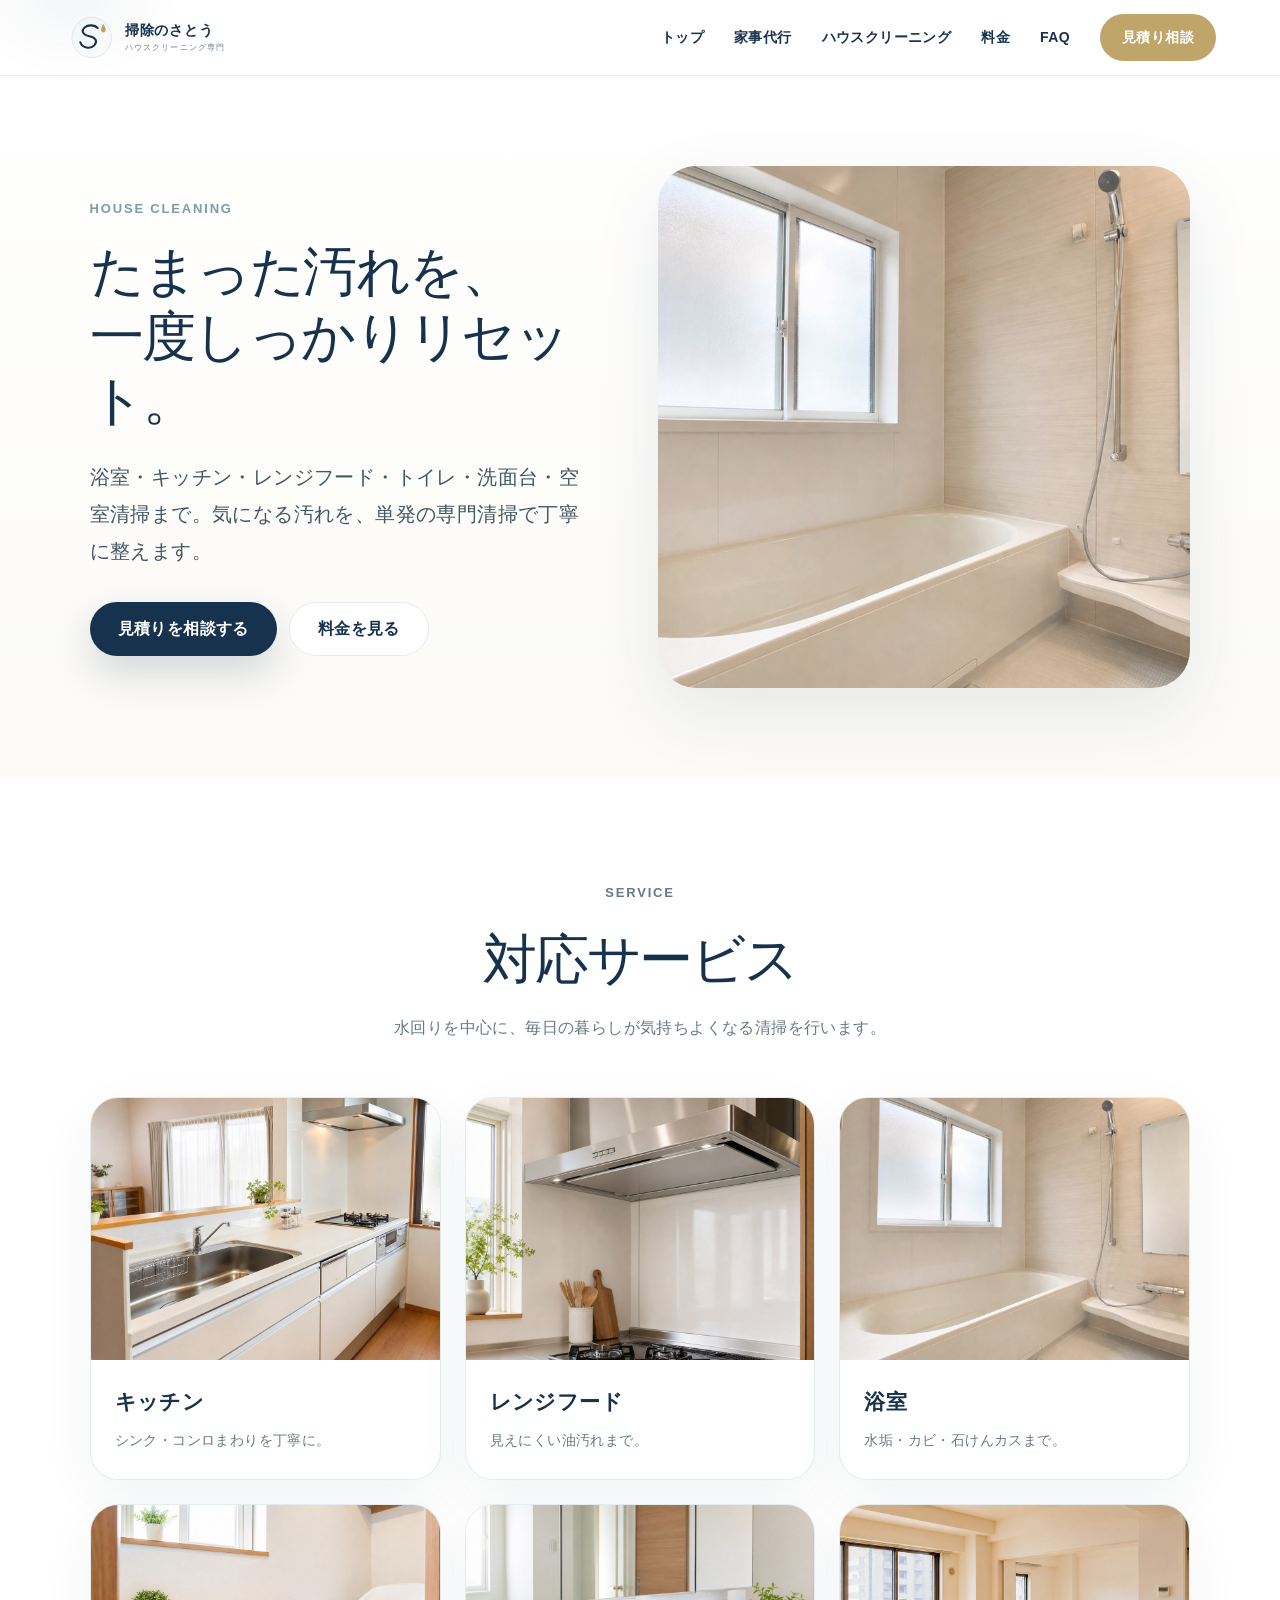
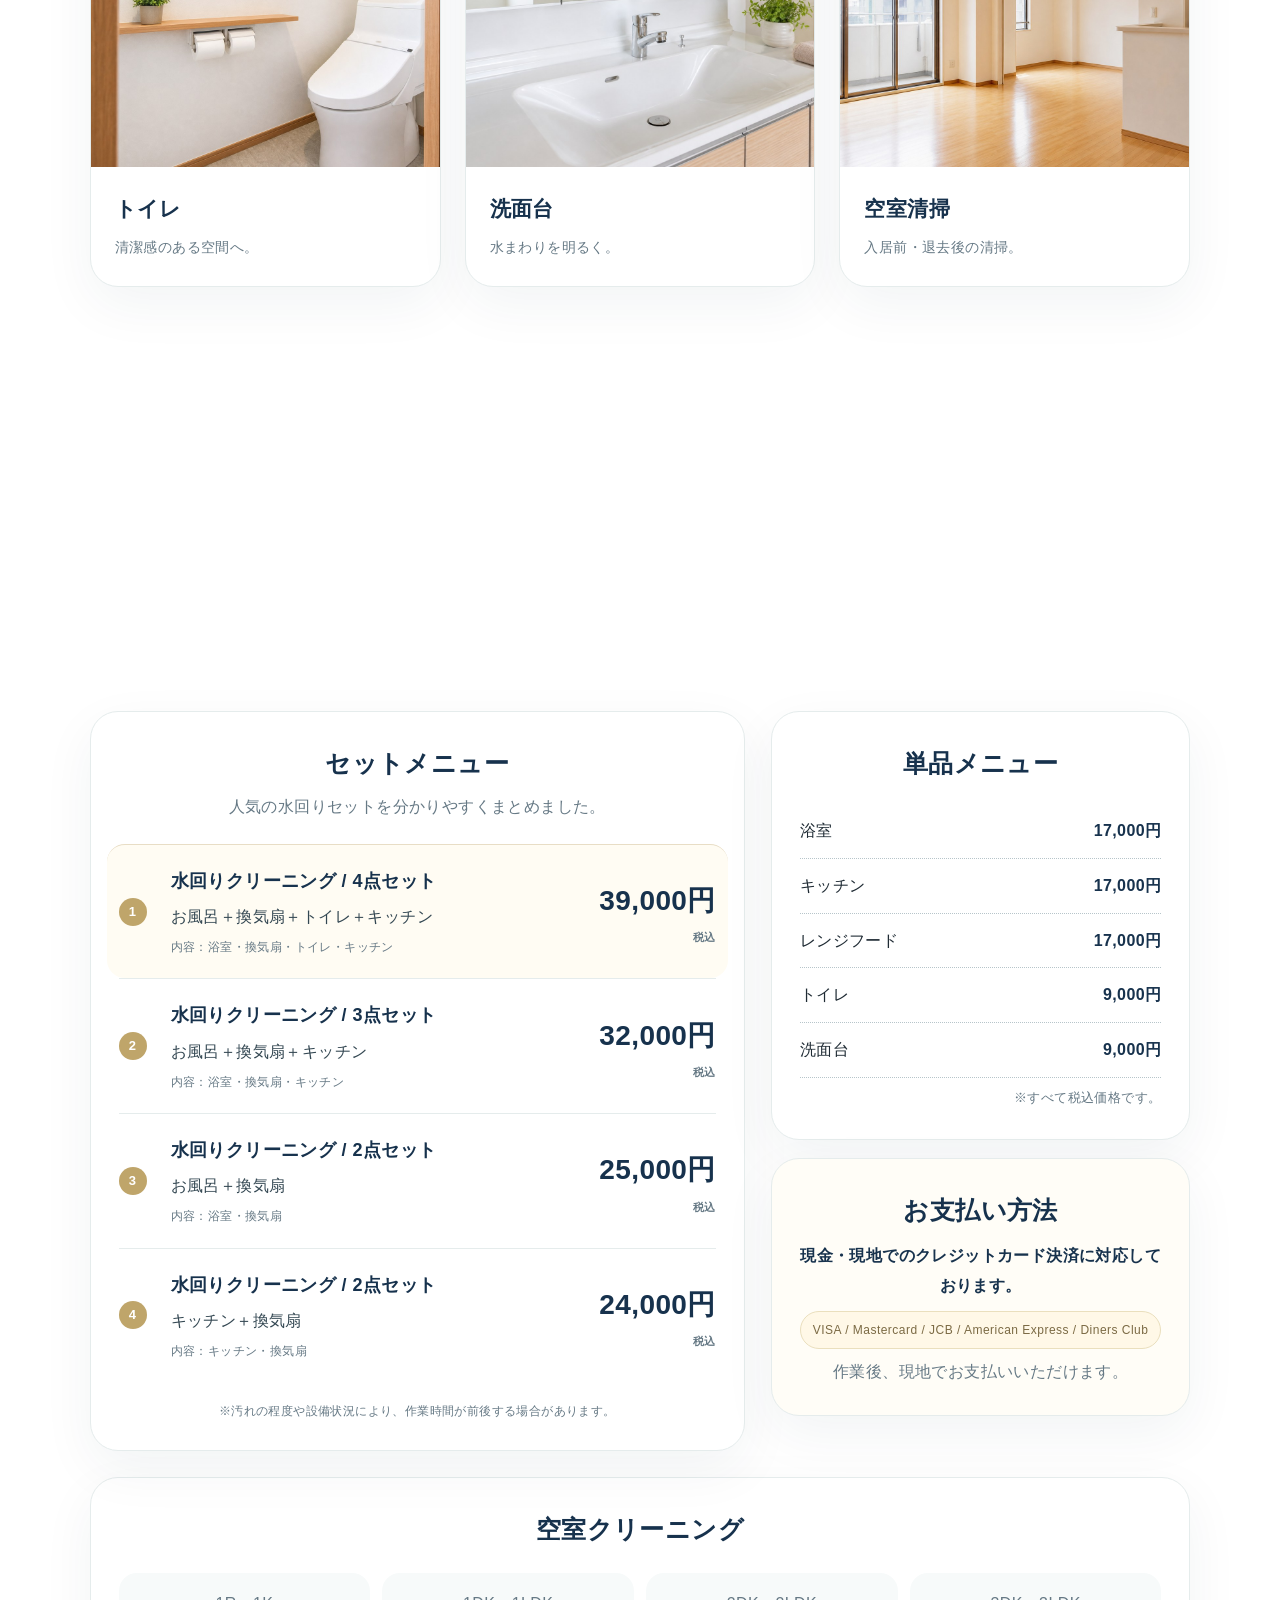
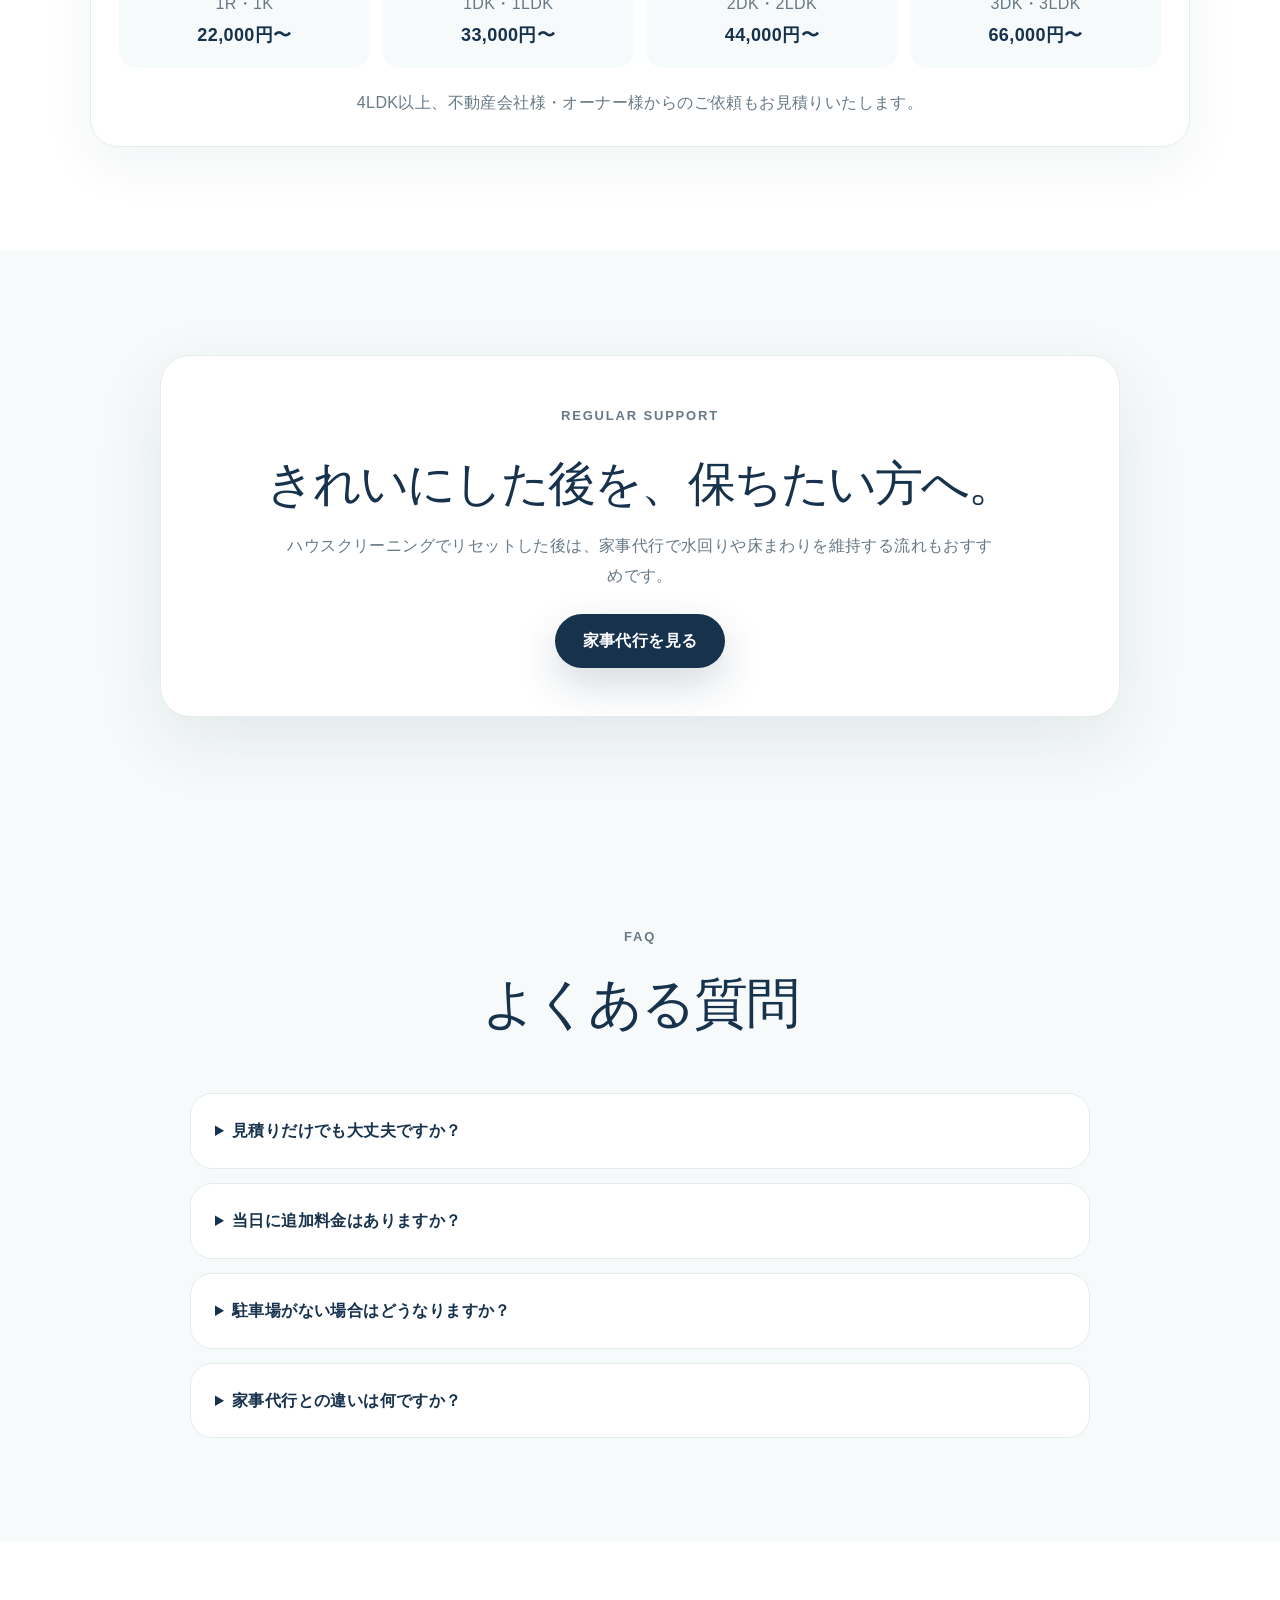
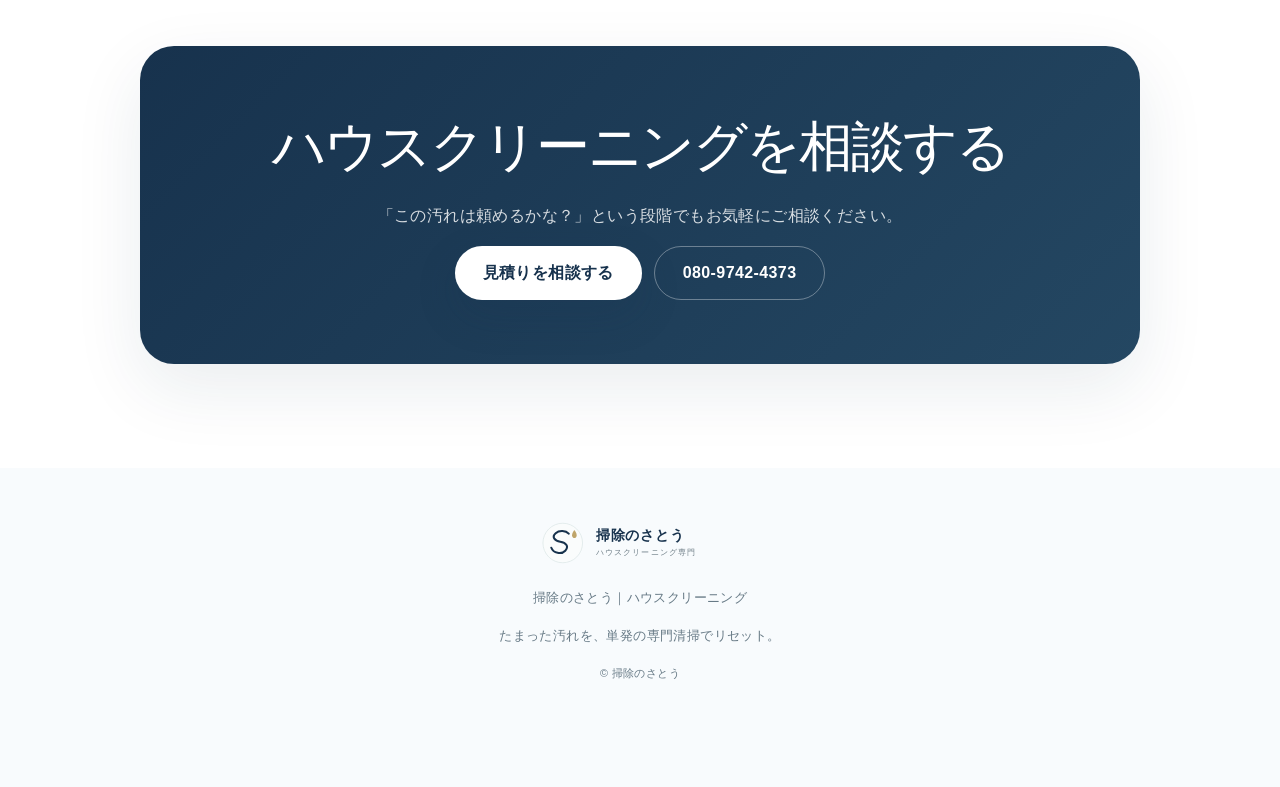
==== cleaning.html @ e2566a7b "Add files via upload" ====
<!doctype html>
<html class="no-js" lang="ja">
<head>
  <meta charset="utf-8">
  <meta name="viewport" content="width=device-width, initial-scale=1, viewport-fit=cover">
  <title>ハウスクリーニング｜掃除のさとう</title>
  <meta name="description" content="東大阪市を拠点に大阪府内を中心に対応する掃除のさとうのハウスクリーニング。浴室、キッチン、レンジフード、トイレ、洗面台、空室清掃に対応。公式サイトからお見積りできます。">
  <meta name="theme-color" content="#17324D">
  <meta property="og:type" content="website">
  <meta property="og:locale" content="ja_JP">
  <meta property="og:site_name" content="掃除のさとう">
  <meta property="og:title" content="ハウスクリーニング｜掃除のさとう">
  <meta property="og:description" content="水回り・レンジフード・空室清掃まで、たまった汚れを単発の専門清掃で整えます。">
  <meta property="og:url" content="https://norisatou0-deep.github.io/souji-no-sato/cleaning.html">
  <meta property="og:image" content="https://norisatou0-deep.github.io/souji-no-sato/assets/service-bath-clean-v3.jpg">
  <meta name="twitter:card" content="summary_large_image">
  <link rel="canonical" href="https://norisatou0-deep.github.io/souji-no-sato/cleaning.html">
  <link rel="icon" href="assets/logo.svg" type="image/svg+xml">
  <link rel="stylesheet" href="style.css?v=20260723-wrap">
  <script>
    document.documentElement.classList.remove('no-js');
    document.documentElement.classList.add('js');
  </script>
</head>
<body>
<a class="skip-link" href="#top">本文へ移動</a>
<header class="site-header">
  <a class="brand" href="index.html"><img src="assets/logo.svg" alt="掃除のさとう"></a>
  <button class="menu-button" type="button" aria-label="メニューを開く" aria-controls="site-nav" aria-expanded="false"><span aria-hidden="true"></span><span aria-hidden="true"></span></button>
  <nav class="nav" id="site-nav" aria-label="サイト内メニュー">
    <a href="index.html">トップ</a>
    <a href="housekeeping.html">家事代行</a>
    <a href="cleaning.html">ハウスクリーニング</a>
    <a href="#price">料金</a>
    <a href="#faq">FAQ</a>
    <a class="nav-cta" href="https://forms.gle/PF4ynjadxf1Uwvu38" target="_blank" rel="noopener noreferrer">見積り相談</a>
  </nav>
</header>

<main id="top">
<section class="subpage-hero">
  <div class="subpage-copy reveal">
    <p class="eyebrow">HOUSE CLEANING</p>
    <h1>たまった汚れを、<br>一度しっかりリセット。</h1>
    <p class="lead">浴室・キッチン・レンジフード・トイレ・洗面台・空室清掃まで。気になる汚れを、単発の専門清掃で丁寧に整えます。</p>
    <div class="actions">
      <a class="button primary" href="https://forms.gle/PF4ynjadxf1Uwvu38" target="_blank" rel="noopener noreferrer">見積りを相談する</a>
      <a class="button secondary" href="#price">料金を見る</a>
    </div>
  </div>
  <div class="subpage-photo reveal">
    <img src="assets/service-bath-clean-v3.jpg" alt="浴室クリーニングのイメージ" width="1200" height="800">
  </div>
</section>

<section class="section service" id="service">
  <div class="section-heading reveal">
    <p class="eyebrow">SERVICE</p>
    <h2>対応サービス</h2>
    <p>水回りを中心に、毎日の暮らしが気持ちよくなる清掃を行います。</p>
  </div>
  <div class="service-grid">
    <article class="service-card reveal"><img src="assets/service-kitchen-clean-v3.jpg" alt="キッチンクリーニング" width="1200" height="800" loading="lazy"><div><h3>キッチン</h3><p>シンク・コンロまわりを丁寧に。</p></div></article>
    <article class="service-card reveal"><img src="assets/service-hood-clean-v3.jpg" alt="レンジフードクリーニング" width="1200" height="800" loading="lazy"><div><h3>レンジフード</h3><p>見えにくい油汚れまで。</p></div></article>
    <article class="service-card reveal"><img src="assets/service-bath-clean-v3.jpg" alt="浴室クリーニング" width="1200" height="800" loading="lazy"><div><h3>浴室</h3><p>水垢・カビ・石けんカスまで。</p></div></article>
    <article class="service-card reveal"><img src="assets/service-toilet-clean-v3.jpg" alt="トイレクリーニング" width="1200" height="800" loading="lazy"><div><h3>トイレ</h3><p>清潔感のある空間へ。</p></div></article>
    <article class="service-card reveal"><img src="assets/service-wash-clean-v3.jpg" alt="洗面台クリーニング" width="1200" height="800" loading="lazy"><div><h3>洗面台</h3><p>水まわりを明るく。</p></div></article>
    <article class="service-card reveal"><img src="assets/service-vacant-clean-v3.jpg" alt="空室クリーニング" width="1200" height="800" loading="lazy"><div><h3>空室清掃</h3><p>入居前・退去後の清掃。</p></div></article>
  </div>
</section>

<section class="section price" id="price">
  <div class="section-heading reveal">
    <p class="eyebrow">PRICE</p>
    <h2>ハウスクリーニング料金</h2>
    <p><strong>公式サイト受付。</strong> 内容を確認し、事前に料金をご案内します。</p>
  </div>
  <div class="price-columns">
    <div class="set-menu reveal">
      <h3>セットメニュー</h3>
      <p class="sub">人気の水回りセットを分かりやすくまとめました。</p>
      <div class="set-row popular"><div class="rank">1</div><div class="set-main"><h4>水回りクリーニング / 4点セット</h4><p>お風呂＋換気扇＋トイレ＋キッチン</p><small>内容：浴室・換気扇・トイレ・キッチン</small></div><strong>39,000円<span>税込</span></strong></div>
      <div class="set-row"><div class="rank">2</div><div class="set-main"><h4>水回りクリーニング / 3点セット</h4><p>お風呂＋換気扇＋キッチン</p><small>内容：浴室・換気扇・キッチン</small></div><strong>32,000円<span>税込</span></strong></div>
      <div class="set-row"><div class="rank">3</div><div class="set-main"><h4>水回りクリーニング / 2点セット</h4><p>お風呂＋換気扇</p><small>内容：浴室・換気扇</small></div><strong>25,000円<span>税込</span></strong></div>
      <div class="set-row"><div class="rank">4</div><div class="set-main"><h4>水回りクリーニング / 2点セット</h4><p>キッチン＋換気扇</p><small>内容：キッチン・換気扇</small></div><strong>24,000円<span>税込</span></strong></div>
      <p class="caution">※汚れの程度や設備状況により、作業時間が前後する場合があります。</p>
    </div>
    <aside class="side-price reveal">
      <div class="single-menu">
        <h3>単品メニュー</h3>
        <dl>
          <div><dt>浴室</dt><dd>17,000円</dd></div>
          <div><dt>キッチン</dt><dd>17,000円</dd></div>
          <div><dt>レンジフード</dt><dd>17,000円</dd></div>
          <div><dt>トイレ</dt><dd>9,000円</dd></div>
          <div><dt>洗面台</dt><dd>9,000円</dd></div>
        </dl>
        <small>※すべて税込価格です。</small>
      </div>
      <div class="payment">
        <h3>お支払い方法</h3>
        <p><strong>現金・現地でのクレジットカード決済に対応しております。</strong></p>
        <p class="card-brands">VISA / Mastercard / JCB / American Express / Diners Club</p>
        <p>作業後、現地でお支払いいただけます。</p>
      </div>
    </aside>
  </div>
  <div class="vacant reveal">
    <h3>空室クリーニング</h3>
    <div>
      <span>1R・1K <strong>22,000円〜</strong></span>
      <span>1DK・1LDK <strong>33,000円〜</strong></span>
      <span>2DK・2LDK <strong>44,000円〜</strong></span>
      <span>3DK・3LDK <strong>66,000円〜</strong></span>
    </div>
    <p>4LDK以上、不動産会社様・オーナー様からのご依頼もお見積りいたします。</p>
  </div>
</section>

<section class="section cross-link">
  <div class="cross-card reveal">
    <p class="eyebrow">REGULAR SUPPORT</p>
    <h2>きれいにした後を、保ちたい方へ。</h2>
    <p>ハウスクリーニングでリセットした後は、家事代行で水回りや床まわりを維持する流れもおすすめです。</p>
    <a class="button primary" href="housekeeping.html">家事代行を見る</a>
  </div>
</section>

<section class="section faq" id="faq">
  <div class="section-heading reveal">
    <p class="eyebrow">FAQ</p>
    <h2>よくある質問</h2>
  </div>
  <div class="faq-list reveal">
    <details><summary>見積りだけでも大丈夫ですか？</summary><p>はい。ご相談だけでも大丈夫です。内容を確認し、無料でお見積りいたします。</p></details>
    <details><summary>当日に追加料金はありますか？</summary><p>追加作業をご希望の場合は、事前に料金をご案内します。</p></details>
    <details><summary>駐車場がない場合はどうなりますか？</summary><p>近隣のコインパーキングを利用する場合があります。駐車場代が必要な場合は事前にご相談いたします。</p></details>
    <details><summary>家事代行との違いは何ですか？</summary><p>ハウスクリーニングは、たまった汚れを専門清掃で落とす単発サービスです。日常的な掃除の維持には家事代行をご利用ください。</p></details>
  </div>
</section>

<section class="section contact" id="contact">
  <div class="contact-card reveal">
    <h2>ハウスクリーニングを相談する</h2>
    <p>「この汚れは頼めるかな？」という段階でもお気軽にご相談ください。</p>
    <div class="actions center">
      <a class="button primary light" href="https://forms.gle/PF4ynjadxf1Uwvu38" target="_blank" rel="noopener noreferrer">見積りを相談する</a>
      <a class="button secondary dark" href="tel:08097424373">080-9742-4373</a>
    </div>
  </div>
</section>
</main>

<footer>
  <img src="assets/logo.svg" alt="掃除のさとう">
  <p>掃除のさとう｜ハウスクリーニング</p>
  <p>たまった汚れを、単発の専門清掃でリセット。</p>
  <small>© 掃除のさとう</small>
</footer>

<div class="fixed-cta">
  <a href="tel:08097424373" aria-label="掃除のさとうへ電話する">電話</a>
  <a href="https://forms.gle/PF4ynjadxf1Uwvu38" target="_blank" rel="noopener noreferrer" aria-label="ハウスクリーニングを相談する">相談する</a>
</div>
<script src="script.js"></script>
</body>
</html>
---- style.css ----
@charset "UTF-8";
:root{--navy:#17324D;--gold:#BFA56A;--cream:#FBFAF6;--soft:#F7FAFA;--ink:#1f2b34;--muted:#667985;--line:#E5ECEC;--shadow:0 24px 70px rgba(23,50,77,.09)}
*{box-sizing:border-box}html{scroll-behavior:smooth;overflow-x:hidden}body{margin:0;font-family:-apple-system,BlinkMacSystemFont,"Hiragino Sans","Noto Sans JP","Yu Gothic",sans-serif;color:var(--ink);line-height:1.86;letter-spacing:.025em;background:#fff;overflow-x:hidden}img{display:block;max-width:100%;height:auto}a{text-decoration:none;color:inherit}a:focus-visible,button:focus-visible,summary:focus-visible{outline:3px solid rgba(191,165,106,.55);outline-offset:4px}.skip-link{position:fixed;left:14px;top:14px;z-index:100;transform:translateY(-140%);background:#fff;color:var(--navy);border:1px solid var(--line);border-radius:999px;padding:10px 16px;font-weight:800;box-shadow:var(--shadow)}.skip-link:focus{transform:none}
.nowrap{white-space:nowrap}.mobile-line{display:inline}
.site-header{height:76px;position:sticky;top:0;z-index:50;display:flex;align-items:center;justify-content:space-between;padding:0 clamp(18px,5vw,76px);background:rgba(255,255,255,.88);backdrop-filter:blur(20px);border-bottom:1px solid rgba(229,236,236,.85)}.brand img{width:210px}.nav{display:flex;align-items:center;gap:30px;font-weight:650;font-size:14px;color:var(--navy)}.nav-cta{padding:10px 22px;border-radius:999px;background:var(--gold);color:#fff}.menu-button{display:none}
.hero{display:grid;grid-template-columns:1.05fr .95fr;align-items:center;gap:clamp(46px,7vw,104px);padding:clamp(44px,7vw,94px) clamp(24px,7vw,112px);background:linear-gradient(180deg,#fff 0%,var(--cream) 100%)}.hero-photo img{width:100%;height:min(650px,64vh);object-fit:cover;object-position:center center;border-radius:42px;box-shadow:var(--shadow)}.eyebrow{margin:0 0 18px;color:#7A9DA7;font-weight:800;font-size:13px;letter-spacing:.14em;text-transform:uppercase}h1{margin:0 0 26px;color:var(--navy);font-size:clamp(48px,7vw,88px);font-weight:530;line-height:1.12;letter-spacing:-.05em}.lead{margin:0 0 32px;color:#435762;font-size:clamp(16px,1.8vw,20px)}.actions{display:flex;gap:12px;flex-wrap:wrap}.button{min-height:54px;padding:0 28px;border-radius:999px;display:inline-flex;align-items:center;justify-content:center;font-weight:800;transition:.22s}.button:hover{transform:translateY(-2px)}.primary{background:var(--navy);color:#fff;box-shadow:0 16px 40px rgba(23,50,77,.18)}.secondary{background:#fff;color:var(--navy);border:1px solid var(--line)}.small-note{font-size:14px;color:var(--muted);margin-top:22px}
.subpage-hero{display:grid;grid-template-columns:.96fr 1.04fr;align-items:center;gap:clamp(36px,6vw,88px);padding:clamp(44px,7vw,94px) clamp(24px,7vw,112px);background:linear-gradient(180deg,#fff 0%,var(--cream) 100%)}.subpage-hero .subpage-copy h1{font-size:clamp(36px,4.2vw,54px) !important;line-height:1.2;letter-spacing:-.03em}.housekeeping-hero{background:linear-gradient(180deg,#fff 0%,#F7FAFA 100%)}.subpage-photo img{width:100%;height:min(560px,58vh);object-fit:cover;object-position:center;border-radius:38px;box-shadow:var(--shadow)}.points-grid{display:grid;grid-template-columns:repeat(3,1fr);gap:18px}.point-card{background:#fff;border:1px solid var(--line);border-radius:26px;padding:28px 24px;box-shadow:0 18px 54px rgba(23,50,77,.055)}.point-card h3{margin:0 0 10px;color:var(--navy);font-size:20px}.point-card p{margin:0;color:var(--muted);font-size:14px}.scope-section{background:var(--cream)}.scope-grid{max-width:980px;margin:auto;display:grid;grid-template-columns:repeat(5,1fr);gap:12px}.scope-grid span{display:grid;place-items:center;min-height:70px;padding:10px;border:1px solid #EEE4D2;border-radius:18px;background:#fff;color:var(--navy);font-weight:750;text-align:center;font-size:14px}.plan-grid{display:grid;grid-template-columns:repeat(4,1fr);gap:16px}.plan-card{background:#fff;border:1px solid var(--line);border-radius:26px;padding:24px 20px;box-shadow:0 18px 54px rgba(23,50,77,.055)}.plan-card.featured{background:#FFFCF3;border-color:#E8DDC5}.plan-card span{display:inline-flex;min-height:28px;align-items:center;padding:3px 10px;border-radius:999px;background:#EAF1F2;color:var(--navy);font-size:12px;font-weight:900;margin-bottom:12px}.plan-card.featured span{background:var(--gold);color:#fff}.plan-card h3{margin:0 0 8px;color:var(--navy);font-size:21px}.plan-price{margin:0 0 6px;color:var(--navy);font-size:26px;font-weight:900;line-height:1.25;letter-spacing:-.02em}.plan-card p:not(.plan-price){margin:0 0 10px;color:#405461}.plan-card small{display:block;color:var(--muted);font-size:12px;line-height:1.7}.price-note{max-width:900px;margin:20px auto 0;color:var(--muted);font-size:13px;text-align:center}.schedule-card{max-width:900px;margin:auto;background:#fff;border:1px solid var(--line);border-radius:28px;box-shadow:var(--shadow);padding:clamp(24px,4vw,40px)}.schedule-card dl{margin:0;display:grid;grid-template-columns:1fr 1fr;gap:0 26px}.schedule-card div{display:grid;grid-template-columns:120px 1fr;gap:16px;padding:16px 0;border-bottom:1px solid var(--line)}.schedule-card dt{color:var(--navy);font-weight:850}.schedule-card dd{margin:0;color:#405461}.cross-link{background:var(--soft)}.cross-card{max-width:960px;margin:auto;background:#fff;border:1px solid var(--line);border-radius:30px;padding:clamp(28px,5vw,48px);text-align:center;box-shadow:var(--shadow)}.cross-card h2{margin:0 0 14px;color:var(--navy);font-size:clamp(30px,4vw,48px);font-weight:540;line-height:1.35;letter-spacing:-.04em}.cross-card p{max-width:720px;margin:0 auto 24px;color:var(--muted)}
.trust-strip{margin:0 clamp(24px,7vw,112px);transform:translateY(-24px);display:grid;grid-template-columns:repeat(4,1fr);background:#fff;border:1px solid var(--line);border-radius:28px;overflow:hidden;box-shadow:var(--shadow)}.trust-strip div{padding:24px 22px;border-right:1px solid var(--line)}.trust-strip div:last-child{border-right:0}.trust-strip strong{display:block;color:var(--navy);font-size:17px}.trust-strip span{color:var(--muted);font-size:13px}
.section{padding:104px clamp(24px,7vw,112px)}.section-heading{text-align:center;max-width:760px;margin:0 auto 54px}.section-heading h2,.contact-card h2,.policy-card h2{margin:0 0 18px;color:var(--navy);font-size:clamp(32px,4.2vw,54px);font-weight:540;line-height:1.34;letter-spacing:-.04em}.section-heading p{color:var(--muted)}
.service-choice{background:#fff}.choice-grid{display:grid;grid-template-columns:1.06fr .94fr;gap:24px;align-items:stretch}.choice-card{background:#fff;border:1px solid var(--line);border-radius:30px;padding:clamp(26px,4vw,42px);box-shadow:0 18px 54px rgba(23,50,77,.055);display:flex;flex-direction:column;align-items:flex-start}.choice-card.featured{background:linear-gradient(135deg,#fff,#FBF7EF);border-color:#E8DDC5}.choice-label{display:inline-flex;align-items:center;min-height:30px;padding:4px 12px;border-radius:999px;background:var(--gold);color:#fff;font-size:12px;font-weight:900;margin-bottom:16px}.choice-label.muted{background:#EAF1F2;color:var(--navy)}.choice-card h3{margin:0 0 12px;color:var(--navy);font-size:clamp(25px,3vw,34px);line-height:1.35;letter-spacing:-.03em}.choice-card p{margin:0 0 18px;color:#405461}.choice-card ul{margin:0 0 24px;padding-left:1.15em;color:var(--muted)}.choice-card li{margin:4px 0}.choice-card .button{margin-top:auto}
.service-grid{display:grid;grid-template-columns:repeat(3,1fr);gap:24px}.service-card{background:#fff;border:1px solid var(--line);border-radius:28px;overflow:hidden;box-shadow:0 18px 54px rgba(23,50,77,.055)}.service-card{transition:transform .22s ease,box-shadow .22s ease}.service-card:hover{transform:translateY(-6px);box-shadow:0 24px 64px rgba(23,50,77,.09)}.service-card img{width:100%;aspect-ratio:4/3;object-fit:cover;object-position:center;display:block;background:#f7fafa}.service-card div{padding:22px 24px 26px}.service-card h3{margin:0 0 6px;color:var(--navy);font-size:21px}.service-card p{color:var(--muted);font-size:14px;margin:0}
.reason{background:var(--soft)}.reason-layout{display:grid;grid-template-columns:1fr .42fr;gap:36px;align-items:stretch}.reason-grid{display:grid;grid-template-columns:repeat(4,1fr);gap:18px}.reason-grid article{padding:30px 22px;background:#fff;border:1px solid var(--line);border-radius:26px;text-align:center}.reason-grid span{color:var(--gold);font-weight:900}.reason-grid h3{margin:10px 0;color:var(--navy)}.reason-grid p{font-size:14px;color:var(--muted);margin:0}.manager{background:#fff;border:1px solid var(--line);border-radius:28px;padding:18px;display:grid;grid-template-columns:128px 1fr;gap:18px;align-items:center;box-shadow:var(--shadow)}.manager img{width:128px;height:150px;object-fit:cover;object-position:center 22%;border-radius:20px}.manager p{margin:0;color:var(--muted);font-size:13px}.manager strong{display:block;color:var(--navy);margin:4px 0 8px;line-height:1.55}.manager span{color:var(--muted);font-size:14px}
.proof-inner{display:grid;grid-template-columns:.9fr 1.1fr;gap:42px;align-items:center;background:linear-gradient(135deg,#fff,#FBF7EF);border:1px solid #E8DDC5;border-radius:34px;padding:clamp(28px,5vw,58px)}.proof h2{color:var(--navy);font-size:clamp(30px,4vw,50px);line-height:1.35;font-weight:540;letter-spacing:-.04em}.proof p{color:var(--muted)}.proof-photos{display:grid;grid-template-columns:1fr 1fr;gap:16px}.proof-photos img{height:330px;width:100%;object-fit:cover;border-radius:26px;box-shadow:0 14px 40px rgba(23,50,77,.08)}
.voice{background:var(--cream)}.voice-grid{display:grid;grid-template-columns:repeat(4,1fr);gap:18px}.voice blockquote{margin:0;padding:26px 22px;border:1px solid #EEE4D2;border-radius:24px;background:#fff;text-align:center;box-shadow:0 16px 46px rgba(23,50,77,.045)}.voice span{display:block;color:var(--gold);font-weight:900;margin-bottom:10px}.voice strong{display:block;color:var(--navy);font-size:15px;line-height:1.7}.voice small{display:block;color:var(--muted);margin-top:14px}
.price{background:#fff}.housekeeping-price{display:grid;grid-template-columns:.95fr 1.05fr;gap:24px;align-items:center;margin:0 auto 28px;padding:clamp(26px,4vw,40px);max-width:1120px;background:linear-gradient(135deg,#17324D,#244762);border-radius:30px;color:#fff;box-shadow:var(--shadow)}.housekeeping-price .eyebrow{color:#E8D69C}.housekeeping-price h3{margin:0 0 12px;color:#fff;font-size:clamp(26px,3.4vw,40px);line-height:1.35;letter-spacing:-.03em}.housekeeping-price p{margin:0;color:rgba(255,255,255,.78)}.regular-plans{display:grid;grid-template-columns:repeat(3,1fr);gap:12px}.regular-plans span{display:flex;min-height:112px;flex-direction:column;justify-content:center;gap:6px;padding:16px;border:1px solid rgba(255,255,255,.22);border-radius:20px;background:rgba(255,255,255,.08);color:rgba(255,255,255,.78);text-align:center}.regular-plans strong{display:block;color:#fff;font-size:17px}.price-columns{display:grid;grid-template-columns:1.25fr .75fr;gap:26px;align-items:start}.set-menu,.single-menu,.payment,.vacant{background:#fff;border:1px solid var(--line);border-radius:28px;box-shadow:0 18px 54px rgba(23,50,77,.055)}.set-menu{padding:28px}.set-menu h3,.single-menu h3,.payment h3,.vacant h3{margin:0;color:var(--navy);font-size:25px;text-align:center}.sub{text-align:center;color:var(--muted);margin:6px 0 22px}.set-row{display:grid;grid-template-columns:34px 1fr auto;gap:18px;align-items:center;padding:20px 0;border-top:1px solid var(--line)}.set-row.popular{background:#FFFCF3;margin:0 -12px;padding:20px 12px;border-radius:18px;border-top:1px solid #E8DDC5}.rank{width:28px;height:28px;border-radius:50%;display:grid;place-items:center;background:var(--gold);color:#fff;font-weight:800;font-size:13px}.set-main h4{margin:0 0 4px;color:var(--navy);font-size:18px}.set-main p{margin:0;color:#334752}.set-main small{display:block;color:var(--muted);font-size:12px;margin-top:4px}.set-row>strong{color:var(--navy);font-size:28px;white-space:nowrap}.set-row>strong span{display:block;font-size:11px;color:var(--muted);text-align:right}.caution{text-align:center;color:var(--muted);font-size:12px;margin:18px 0 0}.single-menu,.payment{padding:28px}.single-menu dl{margin:18px 0 8px}.single-menu dl div{display:flex;justify-content:space-between;padding:12px 0;border-bottom:1px dotted #B7C5CA}.single-menu dd{margin:0;color:var(--navy);font-weight:800}.single-menu small{display:block;text-align:right;color:var(--muted)}.payment{margin-top:18px;background:#fffdf7}.payment p{text-align:center;color:var(--muted);margin:8px 0 0}.payment strong{color:var(--navy)}.vacant{margin-top:26px;padding:28px}.vacant div{display:grid;grid-template-columns:repeat(4,1fr);gap:12px;margin:20px 0}.vacant span{background:var(--soft);border-radius:18px;padding:16px;text-align:center;color:var(--muted)}.vacant strong{display:block;color:var(--navy);font-size:18px}.vacant p{text-align:center;color:var(--muted);margin:0}
.faq{background:var(--soft)}.faq-list{max-width:900px;margin:auto;display:grid;gap:14px}details{background:#fff;border:1px solid var(--line);border-radius:22px;padding:22px 24px}summary{cursor:pointer;color:var(--navy);font-weight:750}.faq-list p{color:var(--muted);margin:12px 0 0}
.policy-card{max-width:960px;margin:auto;background:#fff;border:1px solid var(--line);border-radius:32px;padding:clamp(28px,5vw,54px);box-shadow:var(--shadow)}.policy-card p{color:var(--muted)}.policy-table{margin:24px 0;display:grid;gap:10px}.policy-table div{display:flex;justify-content:space-between;gap:14px;background:var(--soft);border-radius:18px;padding:16px 18px}.policy-table span{color:#405461}.policy-table strong{color:var(--navy);white-space:nowrap}.policy-note{font-size:14px}
.promise{background:var(--cream)}.promise-grid{display:grid;grid-template-columns:repeat(4,1fr);gap:18px}.promise-grid article{background:#fff;border:1px solid #EEE4D2;border-radius:24px;padding:28px 22px}.promise-grid h3{color:var(--navy);margin:0 0 10px;font-size:17px;line-height:1.55}.promise-grid p{color:var(--muted);font-size:14px;margin:0}
.about{background:#fff}.info-card{max-width:980px;margin:auto;background:#fff;border:1px solid var(--line);border-radius:28px;box-shadow:var(--shadow);padding:clamp(24px,4vw,42px)}.info-card dl{margin:0;display:grid;grid-template-columns:1fr 1fr;gap:0 28px}.info-card div{display:grid;grid-template-columns:112px 1fr;gap:18px;padding:16px 0;border-bottom:1px solid var(--line)}.info-card div:nth-last-child(-n+2){border-bottom:0}.info-card dt{color:var(--navy);font-weight:800}.info-card dd{margin:0;color:#405461}.info-card a{color:var(--navy);font-weight:750;text-decoration:underline;text-decoration-thickness:1px;text-underline-offset:4px}
.contact-card{max-width:1000px;margin:auto;text-align:center;background:linear-gradient(135deg,#17324D,#244762);border-radius:34px;padding:64px 24px;color:#fff;box-shadow:var(--shadow)}.contact-card h2{color:#fff}.contact-card p{color:rgba(255,255,255,.82)}.center{justify-content:center}.light{background:#fff;color:var(--navy)}.dark{background:transparent;color:#fff;border:1px solid rgba(255,255,255,.35)}.footer-message{margin-top:28px;font-size:14px}
footer{text-align:center;background:#F8FBFD;padding:48px 24px 102px;color:var(--muted);font-size:13px}footer img{width:210px;margin:0 auto 16px}.fixed-cta{display:none}.js .reveal{opacity:0;transform:translateY(22px);transition:.72s ease}.js .reveal.show,.no-js .reveal{opacity:1;transform:none}
@media(max-width:1100px){.reason-layout,.proof-inner{grid-template-columns:1fr}.reason-grid,.voice-grid,.promise-grid,.plan-grid{grid-template-columns:repeat(2,1fr)}.scope-grid{grid-template-columns:repeat(3,1fr)}}
@media(max-width:760px){body{padding-bottom:calc(82px + env(safe-area-inset-bottom))}.site-header{height:70px;padding:0 18px}.brand img{width:min(178px,56vw)}.menu-button{display:grid;width:42px;height:42px;place-items:center;background:#fff;border:1px solid var(--line);border-radius:50%;padding:0}.menu-button span{width:18px;height:2px;background:var(--navy);margin:3px 0}.nav{display:none;position:fixed;left:14px;right:14px;top:78px;background:#fff;border:1px solid var(--line);border-radius:24px;box-shadow:var(--shadow);padding:12px;flex-direction:column;gap:0}.nav.open{display:flex}.nav a{padding:14px 16px}.hero,.subpage-hero{grid-template-columns:1fr;padding:30px 22px 62px}.hero-photo img,.subpage-photo img{height:auto;aspect-ratio:4/3.1;border-radius:30px}h1{font-size:clamp(38px,11vw,43px);letter-spacing:-.035em}.lead br{display:none}.actions{display:grid;grid-template-columns:1fr}.button{width:100%;min-height:52px;padding:0 20px}.trust-strip{grid-template-columns:1fr;margin:0 22px;transform:none}.trust-strip div{border-right:0;border-bottom:1px solid var(--line)}.trust-strip div:last-child{border-bottom:0}.section{padding:82px 22px}.choice-grid,.service-grid,.reason-grid,.voice-grid,.price-columns,.promise-grid,.housekeeping-price,.points-grid,.plan-grid,.schedule-card dl{grid-template-columns:1fr}.choice-card{border-radius:24px}.housekeeping-price{border-radius:24px;margin-bottom:22px}.regular-plans,.scope-grid{grid-template-columns:1fr}.regular-plans span{min-height:auto}.scope-grid span{min-height:58px}.schedule-card div{grid-template-columns:1fr;gap:4px}.manager{grid-template-columns:92px 1fr}.manager img{width:92px;height:112px}.proof-photos{grid-template-columns:1fr}.proof-photos img{height:230px}.set-row{grid-template-columns:30px 1fr}.set-row>strong{grid-column:2;font-size:25px}.set-row>strong span{text-align:left}.vacant div{grid-template-columns:1fr 1fr}.policy-table div{display:block}.policy-table strong{display:block;margin-top:4px}.info-card dl{grid-template-columns:1fr}.info-card div,.info-card div:nth-last-child(-n+2){grid-template-columns:1fr;gap:4px;border-bottom:1px solid var(--line)}.info-card div:last-child{border-bottom:0}.fixed-cta{display:grid;position:fixed;left:12px;right:12px;bottom:calc(12px + env(safe-area-inset-bottom));z-index:60;grid-template-columns:1fr 1.3fr;gap:8px;background:rgba(255,255,255,.9);backdrop-filter:blur(18px);border:1px solid var(--line);box-shadow:0 16px 44px rgba(23,50,77,.16);padding:8px;border-radius:20px}.fixed-cta a{min-height:46px;display:grid;place-items:center;border-radius:14px;font-weight:800}.fixed-cta a:first-child{background:#fff;color:var(--navy);border:1px solid var(--line)}.fixed-cta a:last-child{background:var(--navy);color:#fff}}
@media(max-width:380px){.section{padding-left:18px;padding-right:18px}.hero{padding-left:18px;padding-right:18px}.trust-strip{margin-left:18px;margin-right:18px}.vacant div{grid-template-columns:1fr}.contact-card{padding:50px 18px}.fixed-cta{left:8px;right:8px}}
@media(max-width:760px){
  .mobile-line{display:block}
  .section-heading{margin-bottom:42px}
  .section-heading h2,
  .contact-card h2,
  .policy-card h2{
    font-size:clamp(28px,8vw,34px);
    line-height:1.45;
    letter-spacing:-.02em;
  }
  .choice-card h3{
    font-size:clamp(24px,7vw,30px);
    line-height:1.45;
  }
}
@media(prefers-reduced-motion:reduce){html{scroll-behavior:auto}*,*::before,*::after{transition-duration:.01ms !important;animation-duration:.01ms !important;animation-iteration-count:1 !important}.js .reveal{opacity:1;transform:none}}

.card-brands{
  font-size:12px;
  letter-spacing:.04em;
  color:#7b6a44 !important;
  background:#fff8e7;
  border:1px solid #eadfbd;
  border-radius:999px;
  padding:8px 12px;
  display:block;
  width:max-content;
  max-width:100%;
  margin:10px auto 4px !important;
  text-align:center;
  white-space:normal;
  overflow-wrap:anywhere;
  line-height:1.7;
}

.contact-card > p{
  max-width:720px;
  margin-left:auto;
  margin-right:auto;
}
.contact-card > p br{
  display:block;
}
@media(max-width:760px){
  .contact-card > p{
    font-size:16px;
    line-height:1.8;
  }
  .price-columns,
  .set-menu,
  .single-menu,
  .payment,
  .vacant,
  .set-main{
    min-width:0;
    max-width:100%;
  }
  .price .section-heading{
    margin-bottom:38px;
  }
  .set-menu,
  .single-menu,
  .payment,
  .vacant{
    padding:22px 18px;
    border-radius:22px;
  }
  .set-row{
    gap:12px;
    padding:18px 0;
  }
  .set-row.popular{
    margin:0;
    padding:18px 12px;
  }
  .set-main h4,
  .set-main p,
  .set-main small{
    overflow-wrap:anywhere;
    word-break:normal;
  }
  .set-main h4{
    font-size:17px;
    line-height:1.55;
  }
  .set-main small{
    font-size:11px;
    line-height:1.7;
  }
  .single-menu dl div{
    gap:16px;
    align-items:baseline;
  }
  .single-menu dt{
    min-width:0;
    overflow-wrap:anywhere;
  }
  .single-menu dd{
    flex:0 0 auto;
    white-space:nowrap;
  }
  .payment strong{
    display:block;
    line-height:1.8;
  }
  .card-brands{
    width:100%;
    max-width:100%;
    border-radius:18px;
    padding:8px 10px;
    font-size:11px;
  }
}
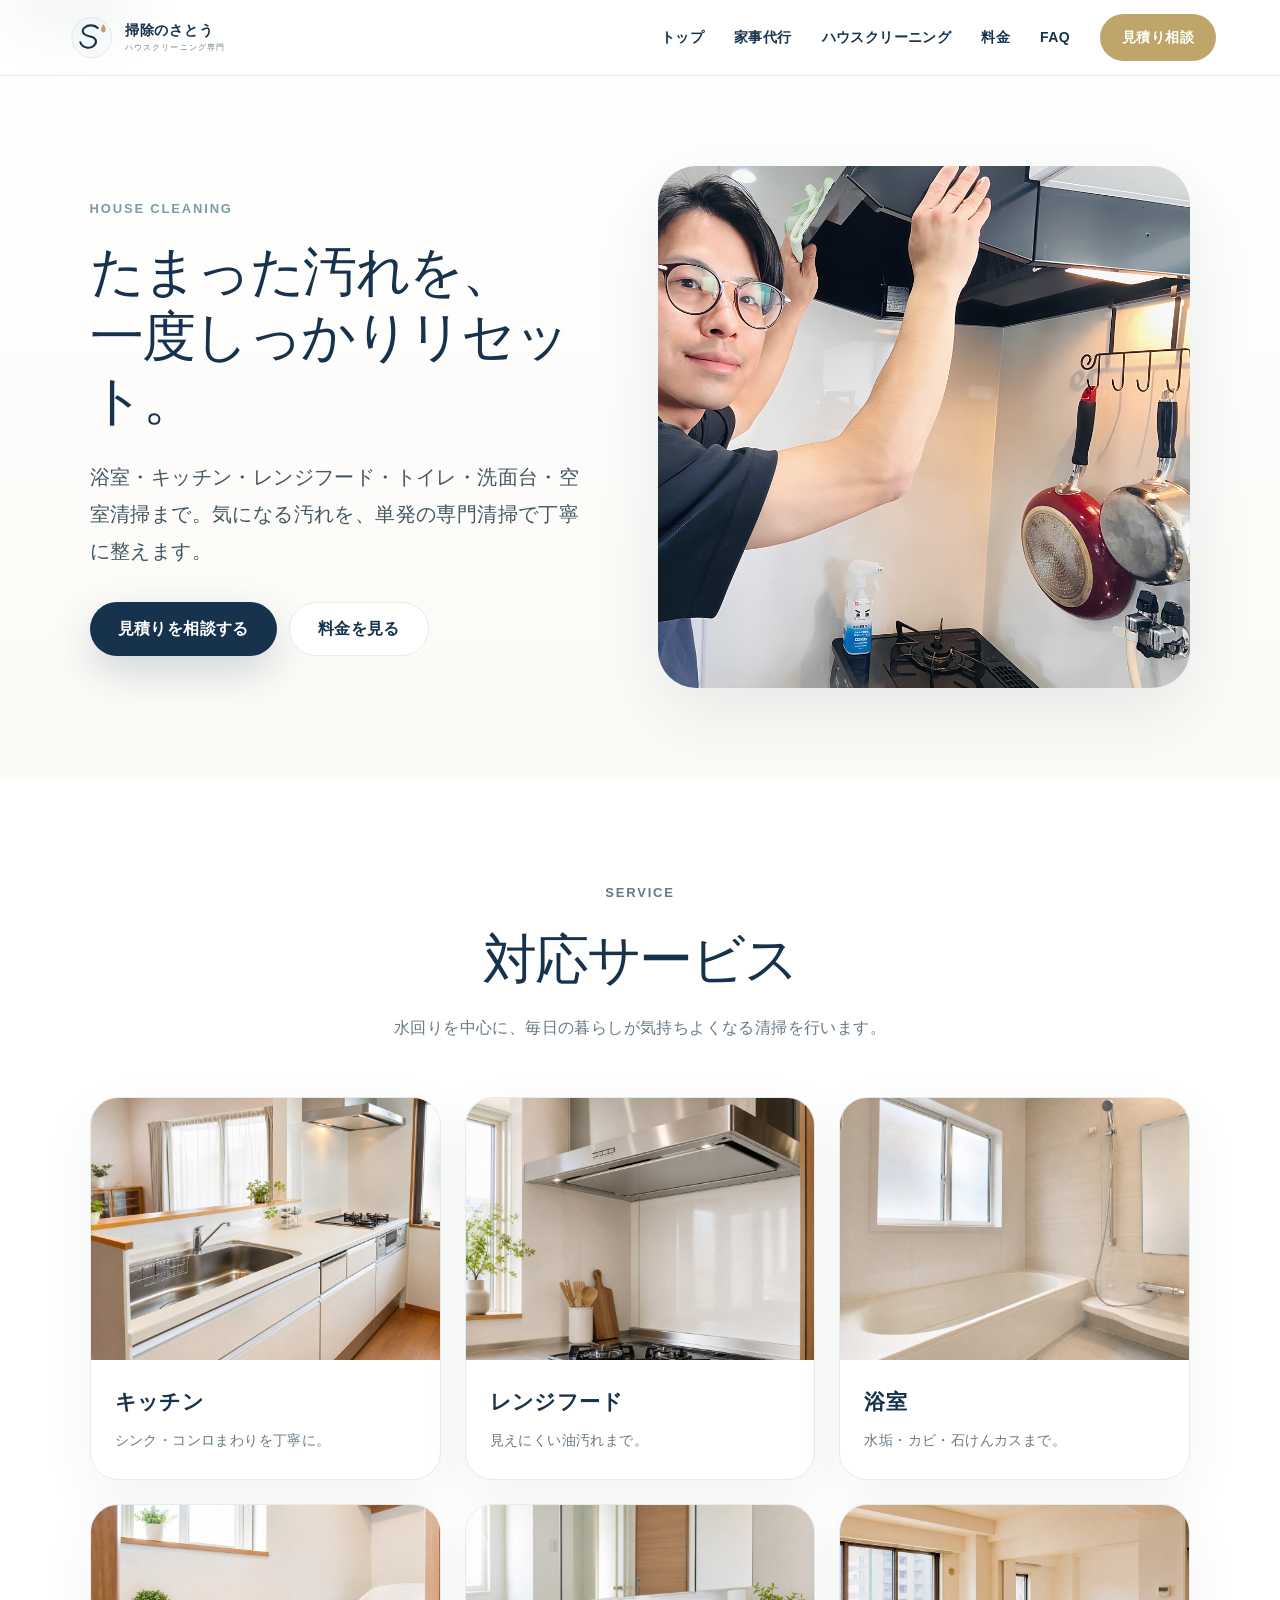
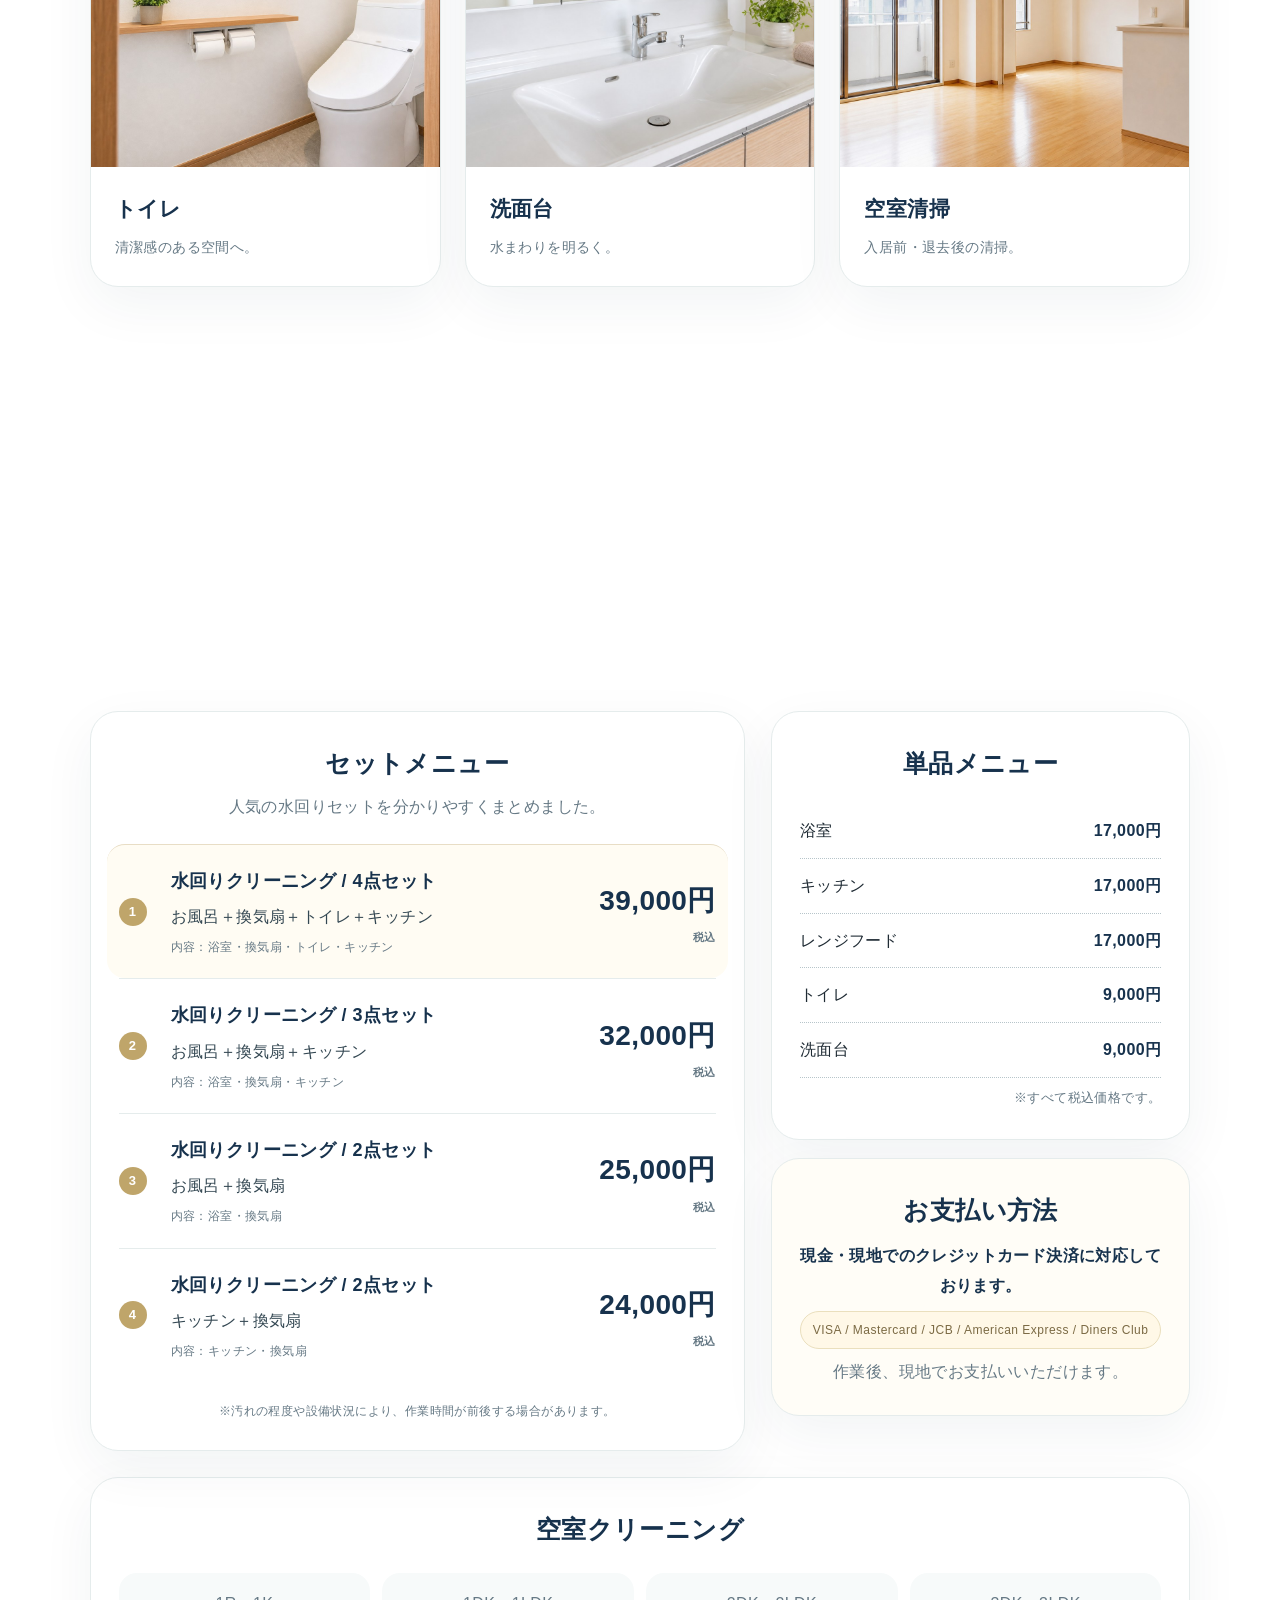
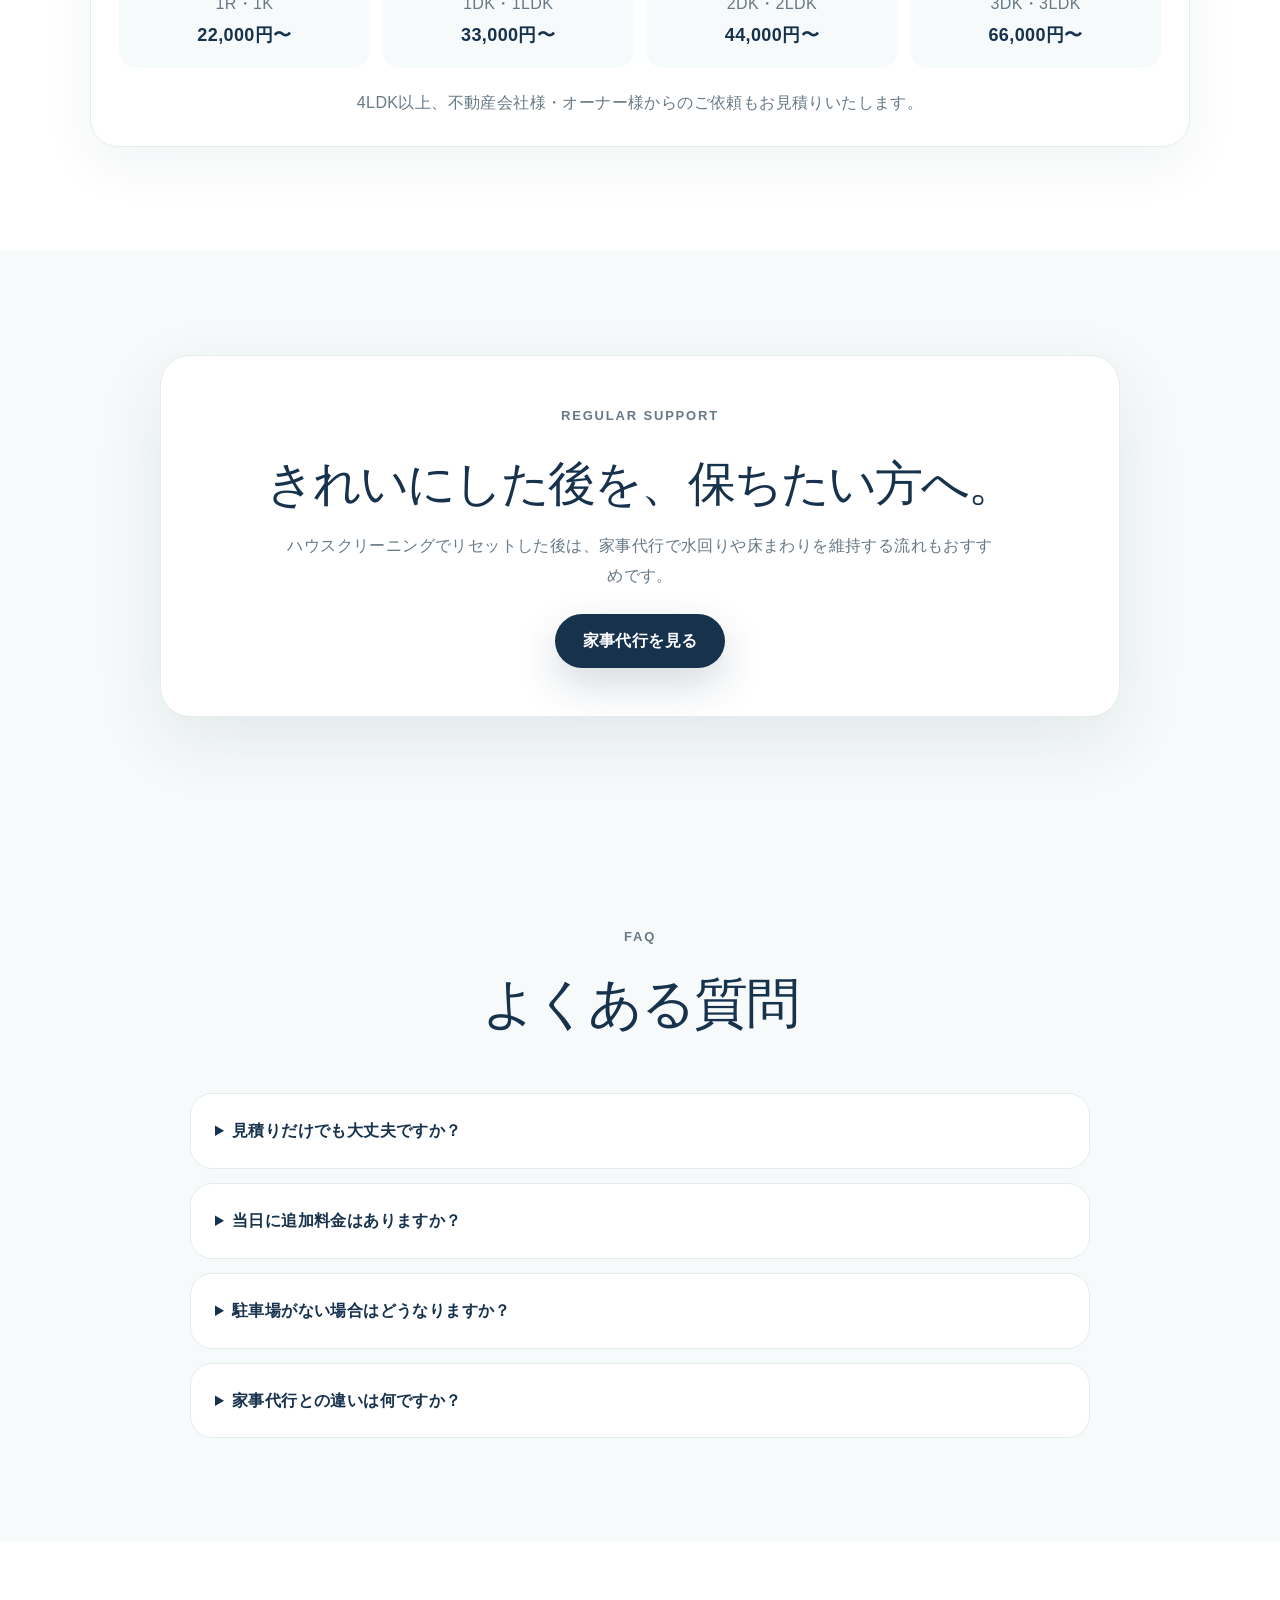
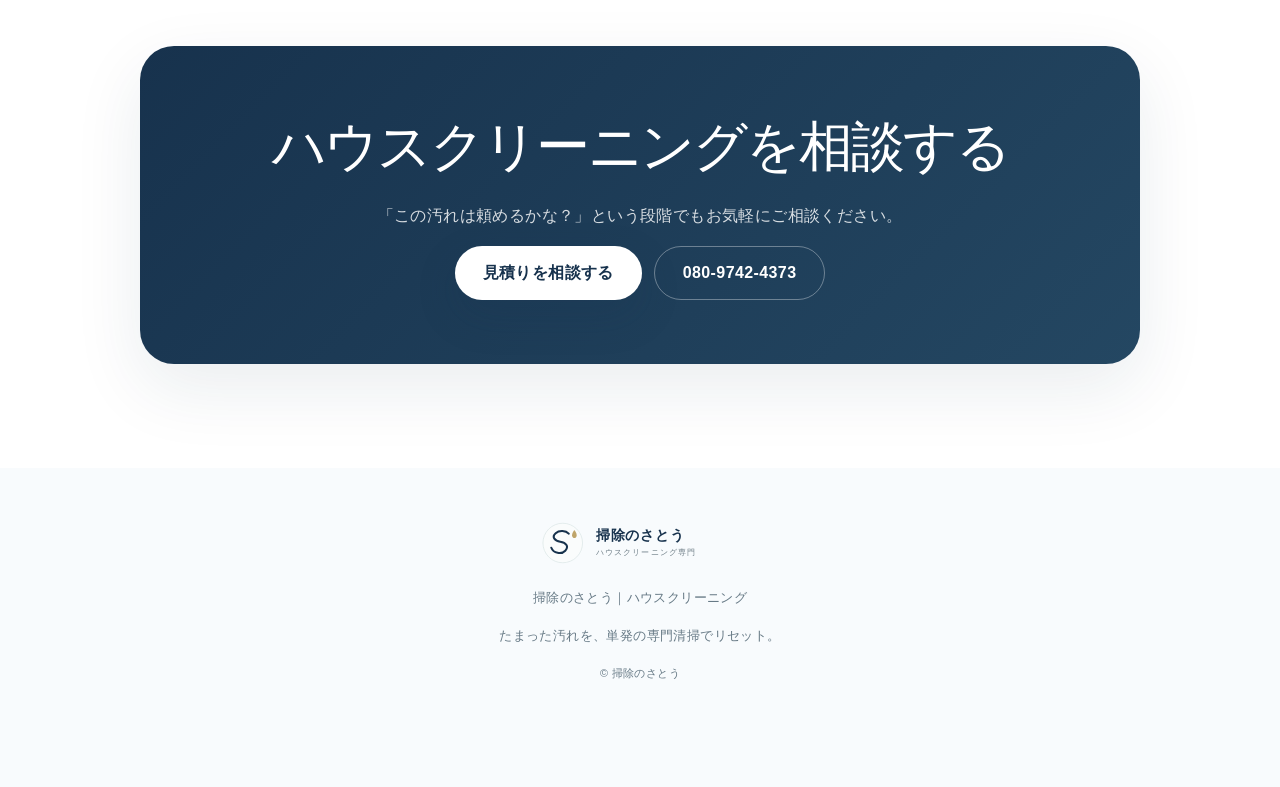
==== commit 1457e8fc: "Add files via upload" ====
--- a/cleaning.html
+++ b/cleaning.html
@@ -12,11 +12,11 @@
   <meta property="og:title" content="ハウスクリーニング｜掃除のさとう">
   <meta property="og:description" content="水回り・レンジフード・空室清掃まで、たまった汚れを単発の専門清掃で整えます。">
   <meta property="og:url" content="https://norisatou0-deep.github.io/souji-no-sato/cleaning.html">
-  <meta property="og:image" content="https://norisatou0-deep.github.io/souji-no-sato/assets/service-bath-clean-v3.jpg">
+  <meta property="og:image" content="https://norisatou0-deep.github.io/souji-no-sato/assets/work-hood.jpeg">
   <meta name="twitter:card" content="summary_large_image">
   <link rel="canonical" href="https://norisatou0-deep.github.io/souji-no-sato/cleaning.html">
   <link rel="icon" href="assets/logo.svg" type="image/svg+xml">
-  <link rel="stylesheet" href="style.css?v=20260723-wrap">
+  <link rel="stylesheet" href="style.css?v=20260723-wrap2">
   <script>
     document.documentElement.classList.remove('no-js');
     document.documentElement.classList.add('js');
@@ -49,7 +49,7 @@
     </div>
   </div>
   <div class="subpage-photo reveal">
-    <img src="assets/service-bath-clean-v3.jpg" alt="浴室クリーニングのイメージ" width="1200" height="800">
+    <img src="assets/work-hood.jpeg" alt="レンジフードを清掃している作業風景" width="1333" height="1000">
   </div>
 </section>
 
--- a/style.css
+++ b/style.css
@@ -25,16 +25,47 @@
 @media(max-width:760px){
   .mobile-line{display:block}
   .section-heading{margin-bottom:42px}
+  h1,
+  .section-heading h2,
+  .choice-card h3,
+  .contact-card h2,
+  .policy-card h2,
+  .cross-card h2{
+    word-break:keep-all;
+    overflow-wrap:anywhere;
+    text-wrap:balance;
+  }
+  h1{
+    font-size:clamp(34px,9.8vw,40px);
+    line-height:1.32;
+    letter-spacing:0;
+  }
+  .subpage-hero .subpage-copy h1{
+    font-size:clamp(32px,9vw,38px) !important;
+    line-height:1.38;
+    letter-spacing:0;
+  }
   .section-heading h2,
   .contact-card h2,
   .policy-card h2{
-    font-size:clamp(28px,8vw,34px);
-    line-height:1.45;
-    letter-spacing:-.02em;
+    font-size:clamp(26px,7vw,32px);
+    line-height:1.55;
+    letter-spacing:0;
   }
   .choice-card h3{
-    font-size:clamp(24px,7vw,30px);
+    font-size:clamp(23px,6.4vw,28px);
     line-height:1.45;
+    letter-spacing:0;
+  }
+  .lead,
+  .section-heading p,
+  .choice-card p,
+  .point-card p,
+  .plan-card p:not(.plan-price),
+  .faq-list p{
+    line-height:1.95;
+    word-break:normal;
+    overflow-wrap:anywhere;
   }
 }
 @media(prefers-reduced-motion:reduce){html{scroll-behavior:auto}*,*::before,*::after{transition-duration:.01ms !important;animation-duration:.01ms !important;animation-iteration-count:1 !important}.js .reveal{opacity:1;transform:none}}
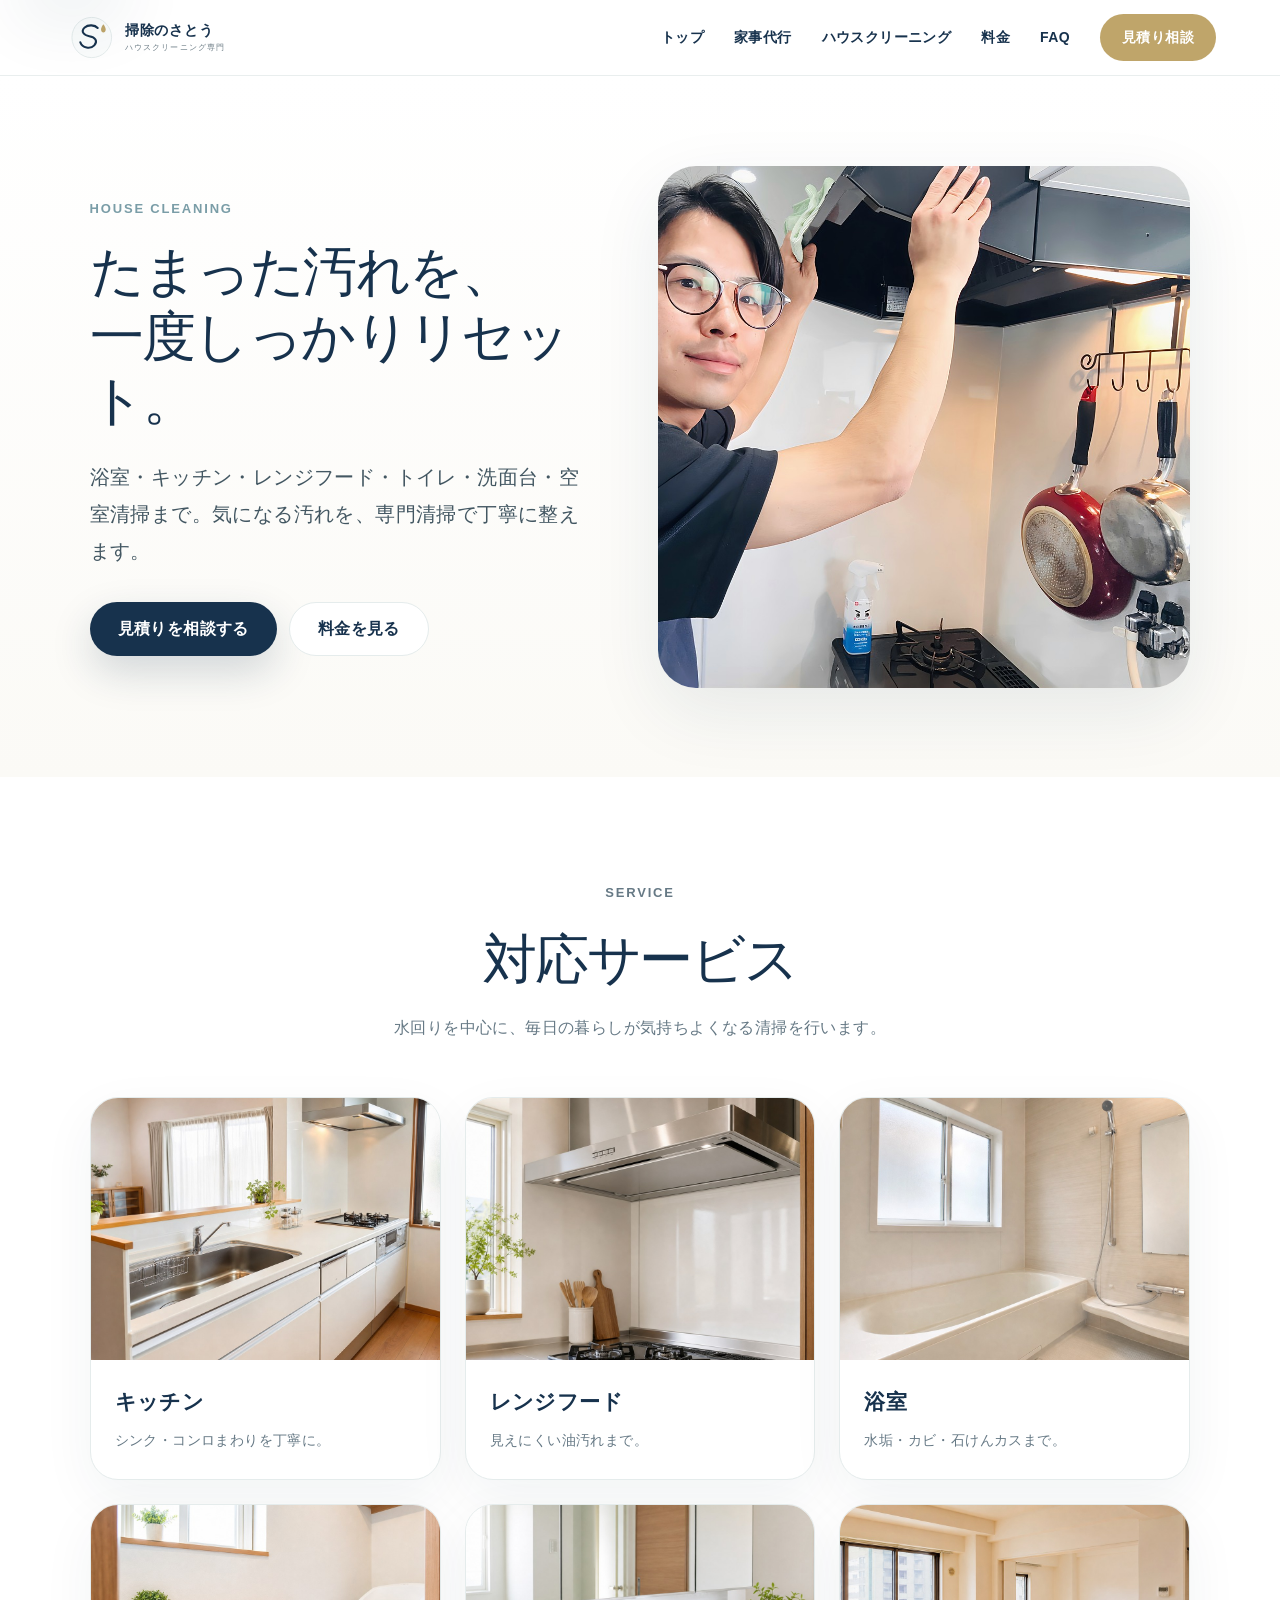
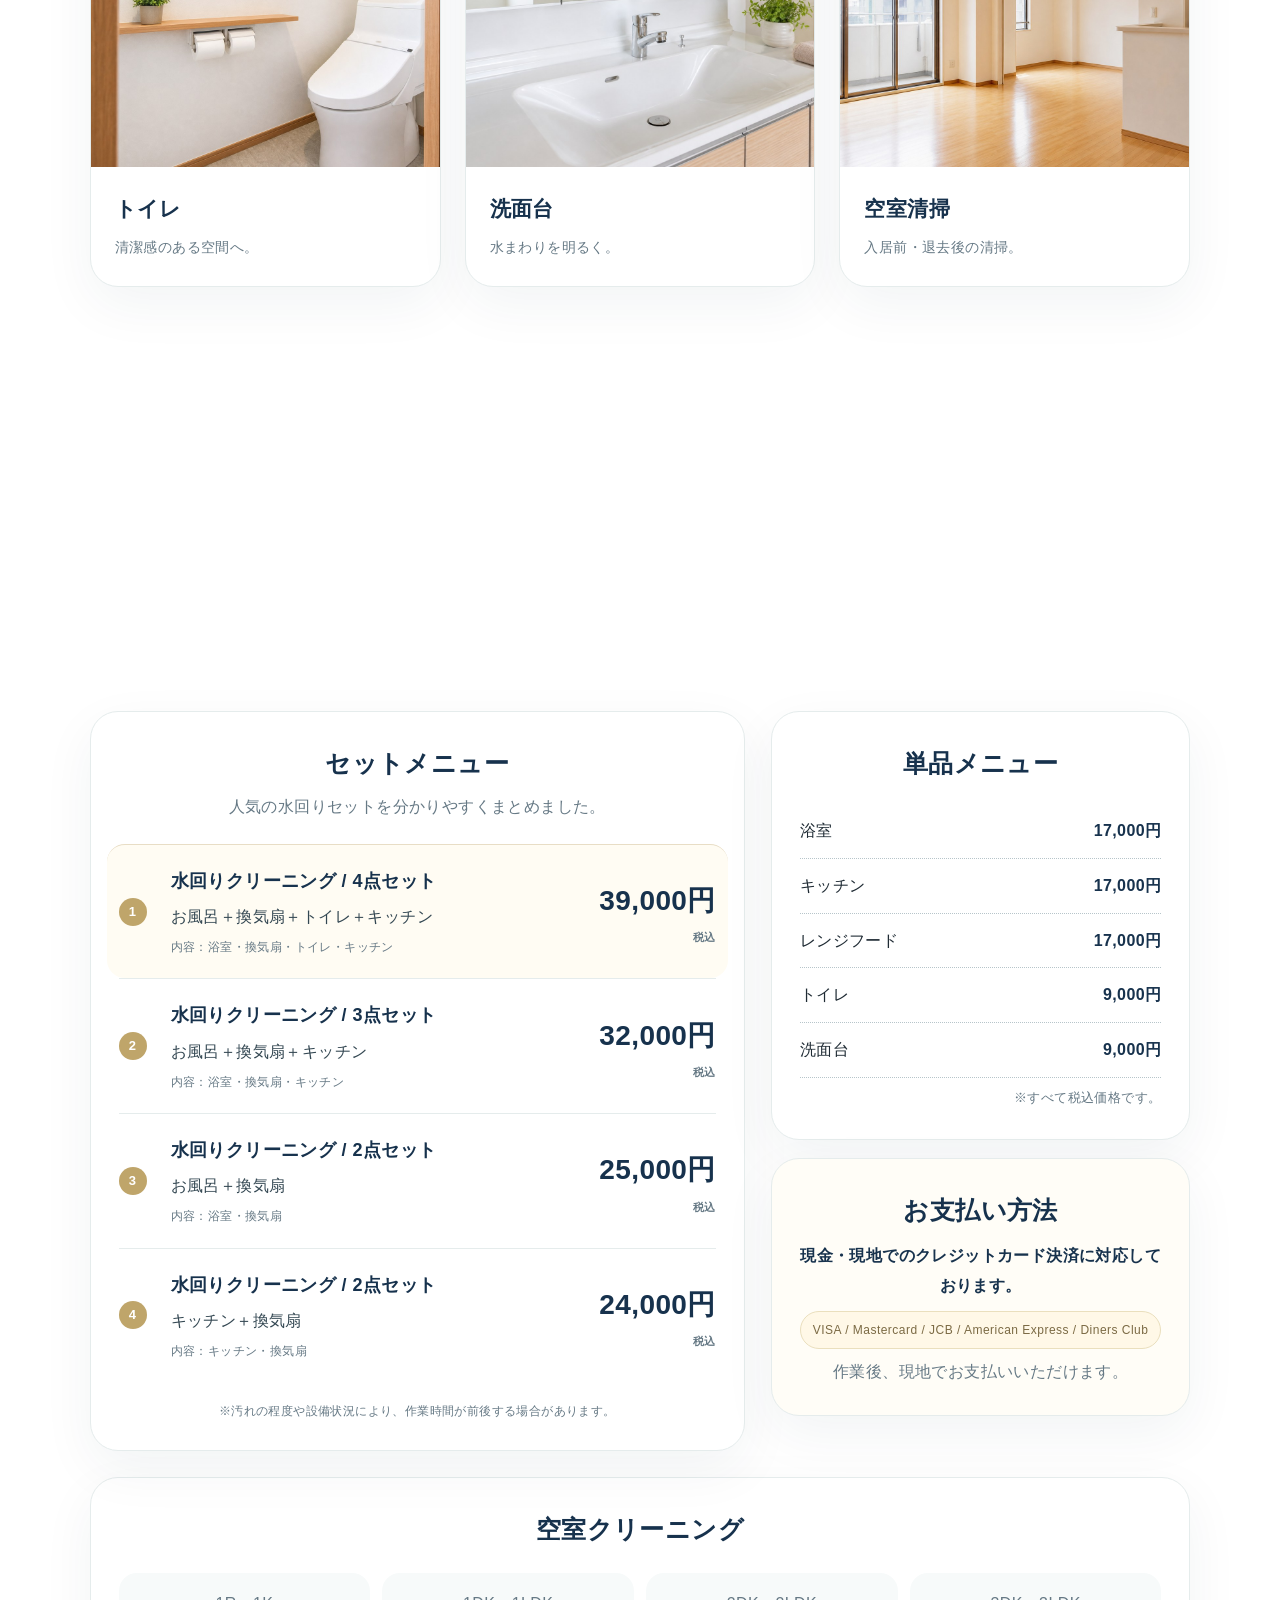
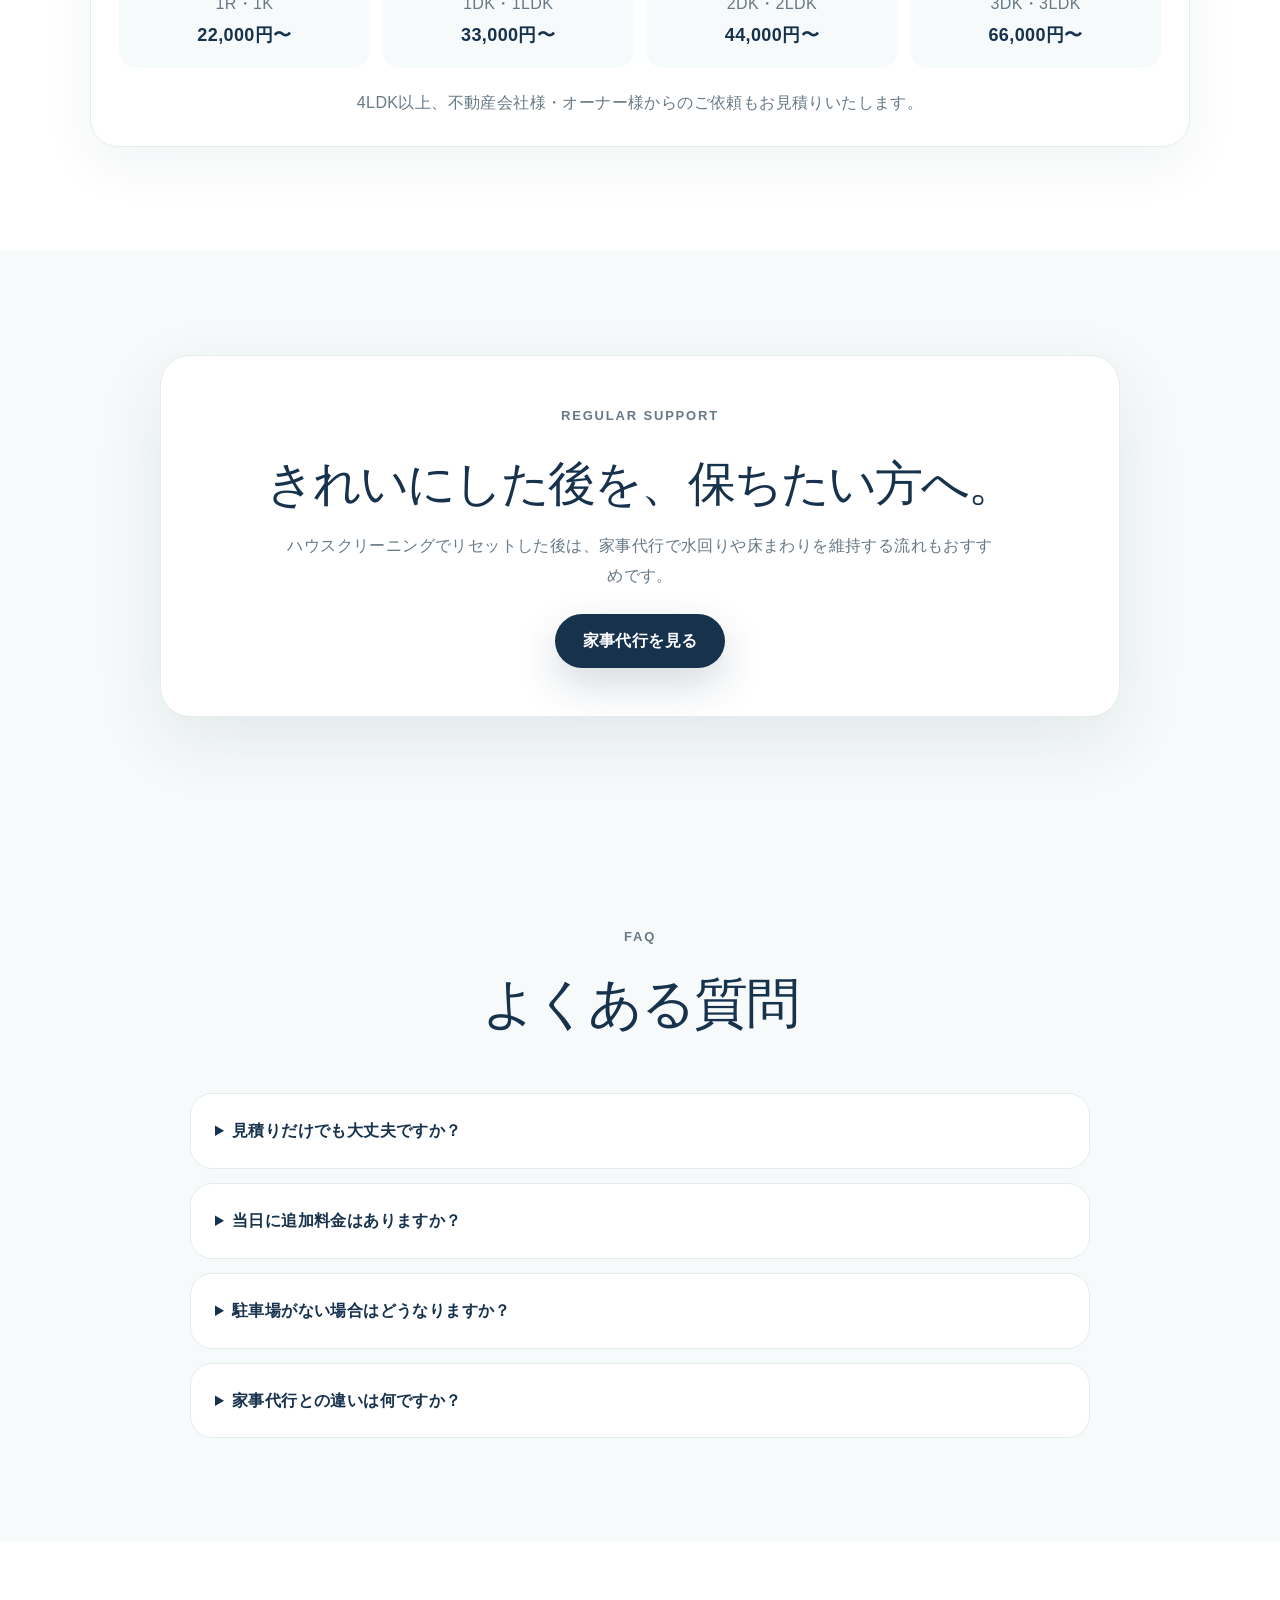
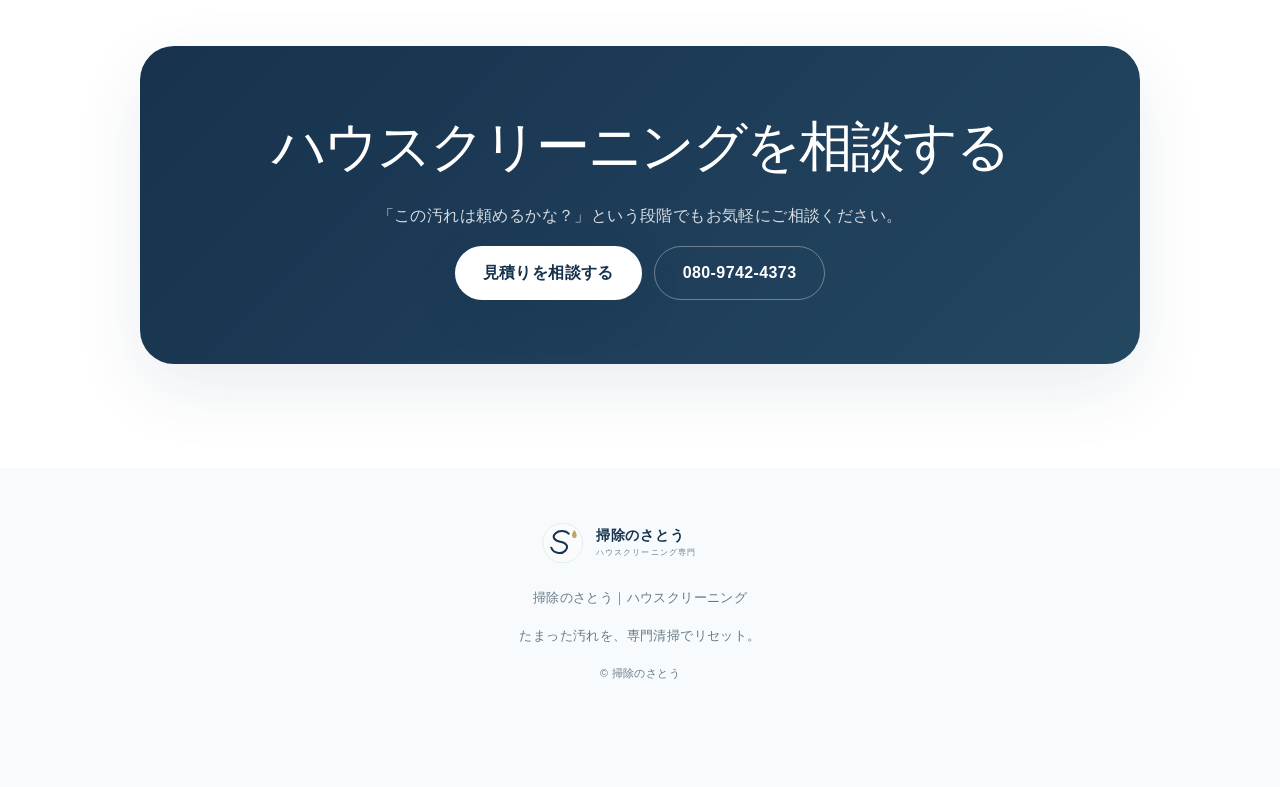
==== commit f860a26a: "Add files via upload" ====
--- a/cleaning.html
+++ b/cleaning.html
@@ -10,13 +10,13 @@
   <meta property="og:locale" content="ja_JP">
   <meta property="og:site_name" content="掃除のさとう">
   <meta property="og:title" content="ハウスクリーニング｜掃除のさとう">
-  <meta property="og:description" content="水回り・レンジフード・空室清掃まで、たまった汚れを単発の専門清掃で整えます。">
+  <meta property="og:description" content="水回り・レンジフード・空室清掃まで、たまった汚れを専門清掃で整えます。">
   <meta property="og:url" content="https://norisatou0-deep.github.io/souji-no-sato/cleaning.html">
   <meta property="og:image" content="https://norisatou0-deep.github.io/souji-no-sato/assets/work-hood.jpeg">
   <meta name="twitter:card" content="summary_large_image">
   <link rel="canonical" href="https://norisatou0-deep.github.io/souji-no-sato/cleaning.html">
   <link rel="icon" href="assets/logo.svg" type="image/svg+xml">
-  <link rel="stylesheet" href="style.css?v=20260723-wrap2">
+  <link rel="stylesheet" href="style.css?v=20260723-wrap3">
   <script>
     document.documentElement.classList.remove('no-js');
     document.documentElement.classList.add('js');
@@ -42,7 +42,7 @@
   <div class="subpage-copy reveal">
     <p class="eyebrow">HOUSE CLEANING</p>
     <h1>たまった汚れを、<br>一度しっかりリセット。</h1>
-    <p class="lead">浴室・キッチン・レンジフード・トイレ・洗面台・空室清掃まで。気になる汚れを、単発の専門清掃で丁寧に整えます。</p>
+    <p class="lead">浴室・キッチン・レンジフード・トイレ・洗面台・空室清掃まで。気になる汚れを、専門清掃で丁寧に整えます。</p>
     <div class="actions">
       <a class="button primary" href="https://forms.gle/PF4ynjadxf1Uwvu38" target="_blank" rel="noopener noreferrer">見積りを相談する</a>
       <a class="button secondary" href="#price">料金を見る</a>
@@ -135,7 +135,7 @@
     <details><summary>見積りだけでも大丈夫ですか？</summary><p>はい。ご相談だけでも大丈夫です。内容を確認し、無料でお見積りいたします。</p></details>
     <details><summary>当日に追加料金はありますか？</summary><p>追加作業をご希望の場合は、事前に料金をご案内します。</p></details>
     <details><summary>駐車場がない場合はどうなりますか？</summary><p>近隣のコインパーキングを利用する場合があります。駐車場代が必要な場合は事前にご相談いたします。</p></details>
-    <details><summary>家事代行との違いは何ですか？</summary><p>ハウスクリーニングは、たまった汚れを専門清掃で落とす単発サービスです。日常的な掃除の維持には家事代行をご利用ください。</p></details>
+    <details><summary>家事代行との違いは何ですか？</summary><p>ハウスクリーニングは、たまった汚れを専門清掃で落とすサービスです。日常的な掃除の維持には家事代行をご利用ください。</p></details>
   </div>
 </section>
 
@@ -154,7 +154,7 @@
 <footer>
   <img src="assets/logo.svg" alt="掃除のさとう">
   <p>掃除のさとう｜ハウスクリーニング</p>
-  <p>たまった汚れを、単発の専門清掃でリセット。</p>
+  <p>たまった汚れを、専門清掃でリセット。</p>
   <small>© 掃除のさとう</small>
 </footer>
 
